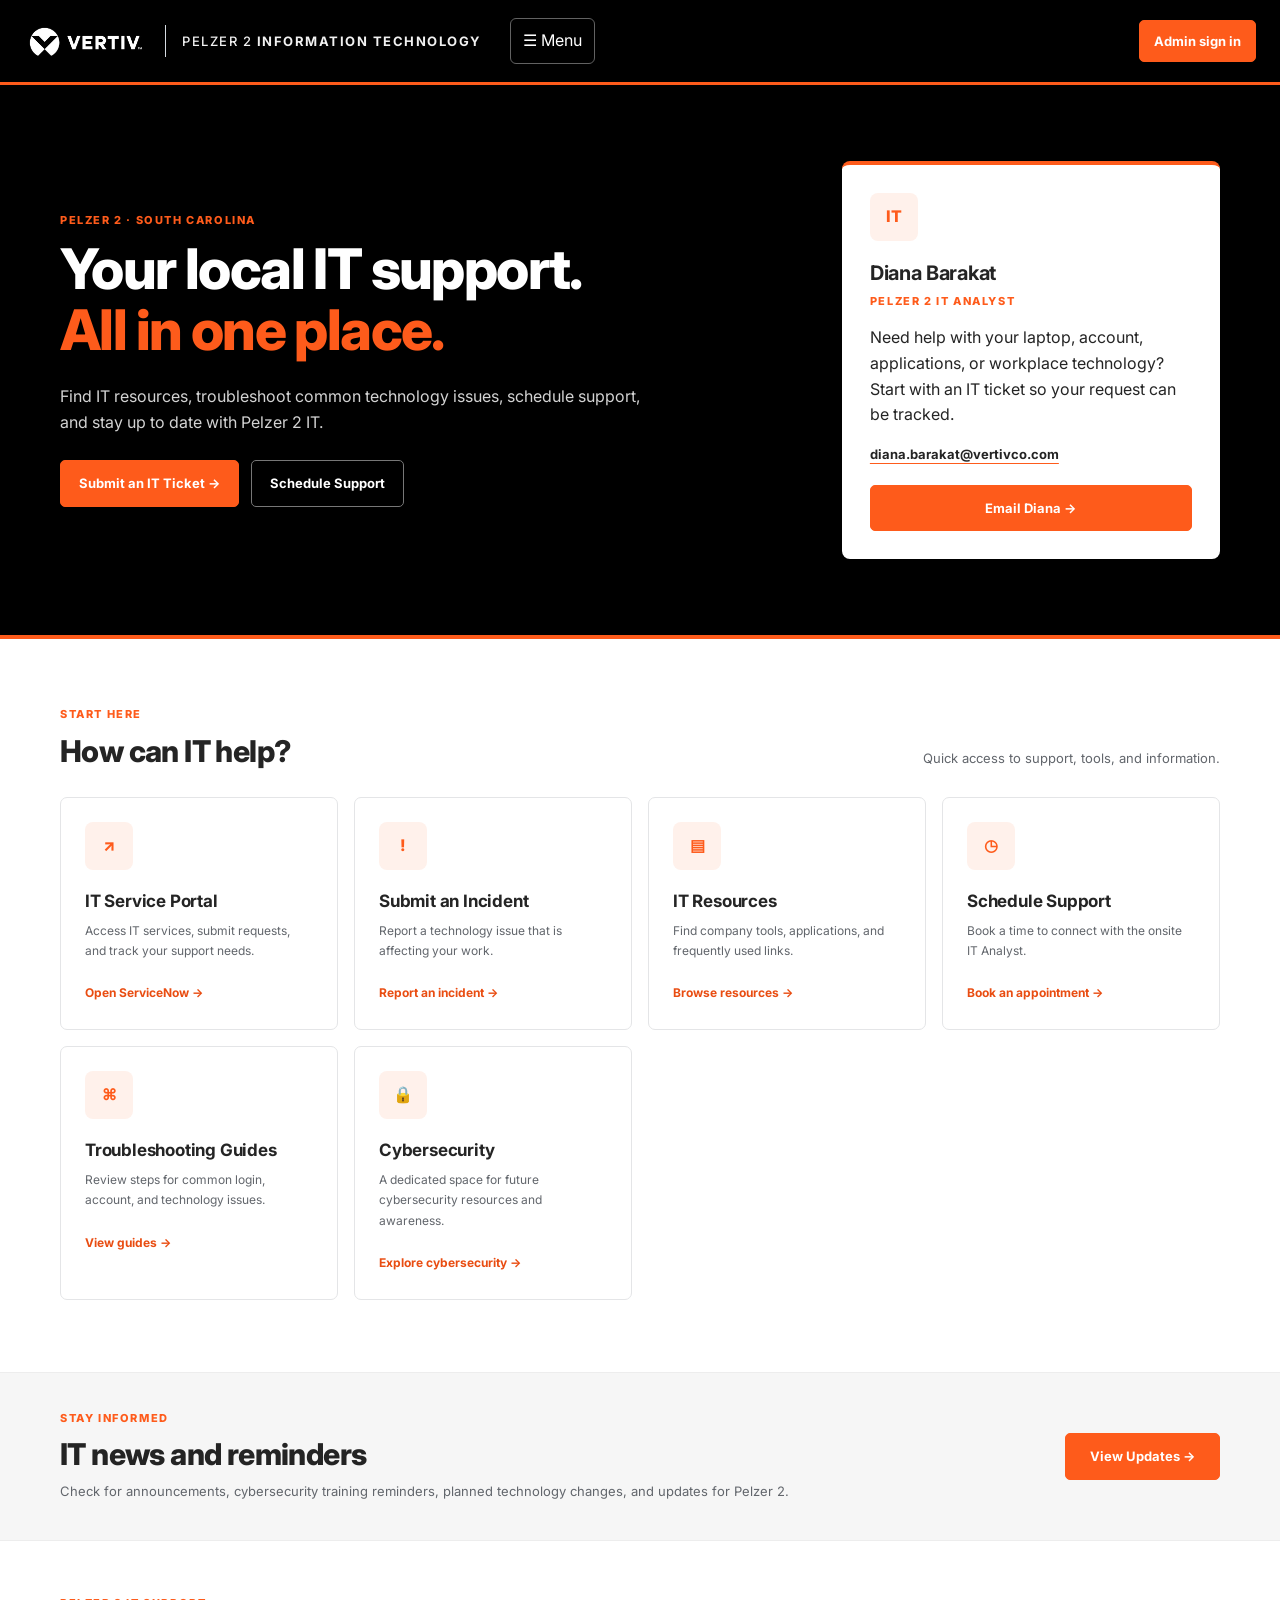
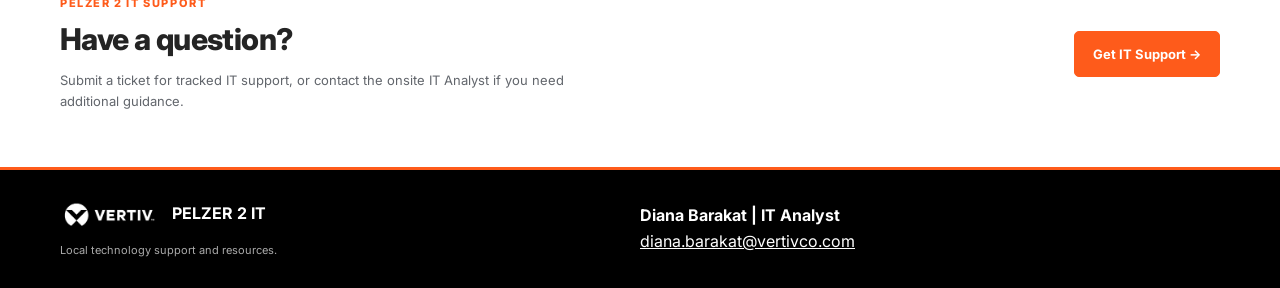
==== index.html @ 6ed41a31 "admin" ====
<!DOCTYPE html>
<html lang="en">
<head>
  <meta charset="UTF-8">
  <meta name="viewport" content="width=device-width, initial-scale=1.0">
  <meta name="theme-color" content="#171717">
  <meta name="description" content="Pelzer 2 IT support portal for Vertiv employees. Access IT resources, troubleshooting, appointments, and updates.">

  <title>Pelzer 2 IT | Vertiv</title>

  <link rel="stylesheet" href="css/style.css">
  <link rel="stylesheet" href="css/admin-editor.css">
  <script src="js/main.js" defer></script>

  <style>
    .brand {
      display: inline-flex;
      align-items: center;
      gap: 16px;
      text-decoration: none;
    }

    .vertiv-logo {
      display: block;
      width: 125px;
      height: auto;
      max-height: 55px;
      object-fit: contain;
    }

    .brand-divider {
      height: 32px;
      width: 1px;
      background: #d5dbe1;
      flex-shrink: 0;
    }

    .site-brand-text {
      font-size: 13px;
      font-weight: 500;
      letter-spacing: 1.5px;
      white-space: nowrap;
    }

    .site-brand-text strong {
      color: #f1f1f1;
    }

    .footer-brand {
      display: inline-flex;
      align-items: center;
      gap: 12px;
      text-decoration: none;
      font-weight: 700;
    }

    .footer-logo {
      display: block;
      width: 100px;
      height: auto;
      max-height: 45px;
      object-fit: contain;
    }

    /* Vertiv orange updates button */
    .updates-banner a.updates-orange-button,
    .updates-banner a.updates-orange-button:visited {
      display: inline-flex;
      align-items: center;
      justify-content: center;
      padding: 12px 24px;
      min-height: 45px;
      box-sizing: border-box;
      background: #FE5B1B !important;
      color: #ffffff !important;
      border: 1px solid #FE5B1B !important;
      border-radius: 5px;
      text-decoration: none !important;
      font-size: 13px;
      font-weight: 700;
      white-space: nowrap;
      transition: background-color 0.2s ease;
    }

    .updates-banner a.updates-orange-button:hover,
    .updates-banner a.updates-orange-button:focus-visible {
      background: #e94d12 !important;
      border-color: #e94d12 !important;
      color: #ffffff !important;
    }

    @media (max-width: 480px) {
      .brand {
        gap: 8px;
      }

      .vertiv-logo {
        width: 90px;
        max-height: 42px;
      }

      .site-brand-text {
        font-size: 10px;
        letter-spacing: 1px;
        white-space: nowrap;
        overflow: hidden;
        text-overflow: ellipsis;
      }

      .brand-divider {
        height: 25px;
      }

      .updates-banner .banner-inner {
        align-items: flex-start;
        flex-direction: column;
      }
    }
  </style>
</head>

<body>

<!-- HEADER -->
<header class="site-header">
  <div class="container header-inner">

    <a class="brand" href="index.html" aria-label="Pelzer 2 IT Home">
      <img
        src="documents/vertivWhiteLogo.jpg"
        alt="Vertiv"
        class="vertiv-logo"
      >

      <span class="brand-divider" aria-hidden="true"></span>

      <span class="site-brand-text">
        PELZER 2 <strong>INFORMATION TECHNOLOGY</strong>
      </span>
    </a>

    <button
      class="menu-toggle"
      aria-expanded="false"
      aria-label="Toggle navigation menu"
      type="button"
    >
      ☰ Menu
    </button>

    <nav class="nav-links" aria-label="Main navigation">
      <a href="index.html" aria-current="page">Home</a>
      <a href="pages/resources.html">IT Resources</a>
      <a href="pages/troubleshooting.html">Troubleshooting</a>
      <a href="pages/appointments.html">Appointments</a>
      <a href="pages/updates.html">Updates</a>
      <a href="pages/Cybersecurity.html">Cybersecurity</a>
      <a href="pages/equipment-queue.html">Equipment Inventory</a>
      <a href="pages/laptop-build-queue.html">Laptop Build Queue</a>
    </nav>
    <a class="admin-open" href="pages/updates.html#admin-login">Admin sign in</a>

  </div>
</header>

<main>

  <!-- HERO SECTION -->
  <section class="hero">
    <div class="container hero-grid">

      <div>
        <p class="eyebrow">PELZER 2 · SOUTH CAROLINA</p>

        <h1>
          Your local IT support.
          <br>
          <span>All in one place.</span>
        </h1>

        <p class="hero-text">
          Find IT resources, troubleshoot common technology issues,
          schedule support, and stay up to date with Pelzer 2 IT.
        </p>

        <div class="button-row">

          <a
            class="button"
            href="https://vertiv.service-now.com/esc?id=ec_dashboard"
            target="_blank"
            rel="noopener noreferrer"
          >
            Submit an IT Ticket →
          </a>

          <a
            class="button button-outline"
            href="https://bookings.cloud.microsoft/book/WilliamstonITCalendar@vertivco.onmicrosoft.com/?ismsaljsauthenabled=true"
            target="_blank"
            rel="noopener noreferrer"
          >
            Schedule Support
          </a>

        </div>
      </div>

      <!-- IT CONTACT CARD -->
      <div class="contact-card">

        <div class="icon-box" aria-hidden="true">IT</div>

        <h2>Diana Barakat</h2>

        <p class="eyebrow">PELZER 2 IT ANALYST</p>

        <p>
          Need help with your laptop, account, applications,
          or workplace technology? Start with an IT ticket
          so your request can be tracked.
        </p>

        <a
          class="email"
          href="mailto:diana.barakat@vertiv.com"
        >
          diana.barakat@vertivco.com
        </a>

        <a
          class="button full-width"
          href="mailto:diana.barakat@vertivco.com"
        >
          Email Diana →
        </a>

      </div>

    </div>
  </section>

  <!-- QUICK LINKS -->
  <section class="container section">

    <div class="section-heading">

      <div>
        <p class="eyebrow">START HERE</p>
        <h2>How can IT help?</h2>
      </div>

      <p>Quick access to support, tools, and information.</p>

    </div>

    <div class="card-grid">

      <!-- SERVICE PORTAL -->
      <a
        class="feature-card"
        href="https://vertiv.service-now.com/esc?id=ec_dashboard"
        target="_blank"
        rel="noopener noreferrer"
      >
        <div class="icon-box" aria-hidden="true">↗</div>
        <h3>IT Service Portal</h3>
        <p>
          Access IT services, submit requests, and track your support needs.
        </p>
        <span class="card-link">Open ServiceNow →</span>
      </a>

      <!-- INCIDENTS -->
      <a
        class="feature-card"
        href="https://vertiv.service-now.com/esc?id=sc_cat_item&amp;sys_id=9fab39e2d7532100a9ad1e173e24d484"
        target="_blank"
        rel="noopener noreferrer"
      >
        <div class="icon-box" aria-hidden="true">!</div>
        <h3>Submit an Incident</h3>
        <p>
          Report a technology issue that is affecting your work.
        </p>
        <span class="card-link">Report an incident →</span>
      </a>

      <!-- RESOURCES -->
      <a
        class="feature-card"
        href="pages/resources.html"
      >
        <div class="icon-box" aria-hidden="true">▤</div>
        <h3>IT Resources</h3>
        <p>
          Find company tools, applications, and frequently used links.
        </p>
        <span class="card-link">Browse resources →</span>
      </a>

      <!-- APPOINTMENTS -->
      <a
        class="feature-card"
        href="https://bookings.cloud.microsoft/book/WilliamstonITCalendar@vertivco.onmicrosoft.com/"
        target="_blank"
        rel="noopener noreferrer"
      >
        <div class="icon-box" aria-hidden="true">◷</div>
        <h3>Schedule Support</h3>
        <p>
          Book a time to connect with the onsite IT Analyst.
        </p>
        <span class="card-link">Book an appointment →</span>
      </a>

      <!-- TROUBLESHOOTING -->
      <a
        class="feature-card"
        href="pages/troubleshooting.html"
      >
        <div class="icon-box" aria-hidden="true">⌘</div>
        <h3>Troubleshooting Guides</h3>
        <p>
          Review steps for common login, account, and technology issues.
        </p>
        <span class="card-link">View guides →</span>
      </a>

      <!-- CYBERSECURITY -->
      <a
        class="feature-card"
        href="pages/Cybersecurity.html"
      >
        <div class="icon-box" aria-hidden="true">🔒</div>
        <h3>Cybersecurity</h3>
        <p>
          A dedicated space for future cybersecurity resources and awareness.
        </p>
        <span class="card-link">Explore cybersecurity →</span>
      </a>

    </div>
  </section>

  <!-- UPDATES BANNER -->
  <section class="updates-banner">
    <div class="container banner-inner">

      <div>
        <p class="eyebrow">STAY INFORMED</p>

        <h2>IT news and reminders</h2>

        <p>
          Check for announcements, cybersecurity training reminders,
          planned technology changes, and updates for Pelzer 2.
        </p>
      </div>

      <a
        class="updates-orange-button"
        href="pages/updates.html"
      >
        View Updates →
      </a>

    </div>
  </section>

  <!-- CONTACT SECTION -->
  <section class="container bottom-contact">

    <div>
      <p class="eyebrow">PELZER 2 IT SUPPORT</p>

      <h2>Have a question?</h2>

      <p>
        Submit a ticket for tracked IT support, or contact
        the onsite IT Analyst if you need additional guidance.
      </p>
    </div>

    <a
      class="button"
      href="https://vertiv.service-now.com/esc?id=ec_dashboard"
      target="_blank"
      rel="noopener noreferrer"
    >
      Get IT Support →
    </a>

  </section>

</main>

<!-- FOOTER -->
<footer class="site-footer">
  <div class="container footer-inner">

    <div>

      <a class="footer-brand" href="index.html">

        <img
          src="documents/vertivWhiteLogo.jpg"
          alt="Vertiv"
          class="footer-logo"
        >

        <span>PELZER 2 IT</span>

      </a>

      <p>Local technology support and resources.</p>

    </div>

    <div>

      <strong>Diana Barakat | IT Analyst</strong>
      <br>

      <a href="mailto:diana.barakat@vertivco.com">
        diana.barakat@vertivco.com
      </a>

    </div>

  </div>
</footer>
<script src="js/main.js"></script>
</body>
</html>
---- css/style.css ----
@import url('https://fonts.googleapis.com/css2?family=Inter:wght@400;500;600;700;800&display=swap');

:root {
  --orange: #FE5B1B;
  --orange-dark: #e94d12;
  --vertiv-orange: #FE5B1B;
  --vertiv-orange-dark: #e94d12;
  --black: #000000;
  --dark: #242424;
  --text: #242424;
  --muted: #62666c;
  --line: #e4e5e7;
  --pale: #fff1eb;
  --white: #fff;
  --max-width: 1160px;
}

* {
  box-sizing: border-box;
}

html {
  scroll-behavior: smooth;
}

body {
  margin: 0;
  font-family: Inter, Arial, sans-serif;
  color: var(--text);
  background: #fff;
  line-height: 1.6;
}

a {
  color: inherit;
}

img {
  max-width: 100%;
  height: auto;
}

.container {
  width: min(var(--max-width), calc(100% - 44px));
  margin-inline: auto;
}

.skip-link {
  position: absolute;
  top: -50px;
  left: 16px;
  z-index: 100;
  background: #fff;
  color: #111;
  padding: 10px 14px;
}

.skip-link:focus {
  top: 10px;
}

/* HEADER */

.site-header {
  background: #000;
  border-bottom: 3px solid var(--orange);
  color: #fff;
  position: relative;
  z-index: 10;
}

.header-inner {
  width: min(1440px, calc(100% - 48px));
  max-width: 1440px;
  min-height: 82px;
  display: flex;
  align-items: center;
  justify-content: space-between;
  gap: 28px;
}

.brand {
  display: inline-flex;
  align-items: center;
  gap: 16px;
  text-decoration: none;
  flex-shrink: 0;
}

.vertiv-logo {
  display: block;
  width: 125px;
  height: auto;
  max-height: 65px;
  object-fit: contain;
  object-position: left center;
}

.site-brand-text {
  color: #f1f1f1;
  font-size: 13px;
  font-weight: 500;
  letter-spacing: 1.5px;
  white-space: nowrap;
}

.site-brand-text strong {
  color: #f1f1f1;
}

.vertiv-wordmark {
  color: #fff;
  font-size: 29px;
  font-weight: 800;
  letter-spacing: -1.8px;
  line-height: 1;
}

.brand-dot {
  color: var(--orange);
}

.brand-divider {
  width: 1px;
  height: 32px;
  background: #606060;
}

.site-name {
  color: #fff;
  font-size: 11px;
  font-weight: 700;
  letter-spacing: 1.2px;
  white-space: nowrap;
}

.site-name strong {
  color: var(--orange);
}

/* NAVIGATION */

.nav-links {
  display: flex;
  align-items: center;
  gap: 12px;
}

.nav-links a {
  color: #e7e7e7;
  font-size: 13px;
  text-decoration: none;
  padding: 10px 0;
  white-space: nowrap;
  border-bottom: 2px solid transparent;
}

.nav-links a:hover,
.nav-links a[aria-current="page"] {
  color: #fff;
  border-bottom-color: var(--orange);
}

.menu-toggle {
  display: none;
  background: transparent;
  color: #fff;
  border: 1px solid #626262;
  border-radius: 6px;
  padding: 9px 12px;
  font: inherit;
  cursor: pointer;
}

/* HOMEPAGE HERO */

.hero {
  background: #000;
  color: #fff;
  border-bottom: 4px solid var(--orange);
  overflow: hidden;
}

.hero-grid {
  display: grid;
  grid-template-columns: minmax(0, 1.4fr) minmax(280px, .75fr);
  align-items: center;
  gap: 76px;
  padding-top: 76px;
  padding-bottom: 76px;
}

.eyebrow {
  color: var(--orange);
  font-size: 11px;
  font-weight: 800;
  letter-spacing: 1.7px;
  margin: 0 0 12px;
}

.hero h1 {
  margin: 0;
  font-size: clamp(40px, 5vw, 64px);
  line-height: 1.08;
  letter-spacing: -2.5px;
}

.hero h1 span {
  color: var(--orange);
}

.hero-lede,
.hero-text {
  color: #d3d3d3;
  max-width: 610px;
  margin: 22px 0 25px;
  font-size: 16px;
}

.button-row {
  display: flex;
  flex-wrap: wrap;
  gap: 12px;
  align-items: center;
}

/* BUTTONS */

.button {
  display: inline-flex;
  justify-content: center;
  align-items: center;
  gap: 10px;
  min-height: 46px;
  padding: 12px 18px;
  background: var(--orange);
  color: #fff;
  border: 1px solid var(--orange);
  border-radius: 5px;
  text-decoration: none;
  font-weight: 700;
  font-size: 13px;
  transition: background .15s ease, transform .15s ease;
}

.button:hover {
  background: var(--orange-dark);
  border-color: var(--orange-dark);
  transform: translateY(-1px);
}

.button-outline {
  background: transparent;
  border-color: #777;
  color: #fff;
}

.button-outline:hover {
  background: #343434;
  border-color: #aaa;
}

.button-outline-dark {
  background: transparent;
  border-color: #c7c7c7;
  color: var(--black);
}

.button-outline-dark:hover {
  background: #f5f5f5;
  border-color: #999;
}

.button-light {
  color: #fff;
  width: 100%;
}

.full-width {
  width: 100%;
}

.small-note {
  color: #aaa;
  font-size: 11px;
  margin: 18px 0 0;
}

/* CONTACT CARDS */

.hero-contact,
.contact-card {
  padding: 28px;
  background: #fff;
  color: var(--text);
  border-radius: 8px;
  border-top: 4px solid var(--orange);
  box-shadow: 0 20px 60px rgba(0, 0, 0, 0.2);
}

.contact-icon,
.icon-box {
  display: grid;
  place-items: center;
  width: 48px;
  height: 48px;
  border-radius: 8px;
  background: var(--pale);
  color: var(--orange);
  font-size: 16px;
  font-weight: 800;
  margin-bottom: 20px;
}

.hero-contact h2,
.contact-panel h2,
.contact-card h2 {
  font-size: 24px;
  line-height: 1.2;
  margin: 0 0 4px;
}

.role-label {
  color: var(--muted);
  font-size: 13px;
  margin: 0 0 16px;
}

.contact-copy {
  font-size: 13px;
  color: #555;
  margin: 14px 0;
}

.contact-email,
.email {
  display: block;
  font-size: 13px;
  font-weight: 700;
  color: var(--text);
  text-decoration-color: var(--orange);
  text-underline-offset: 4px;
  overflow-wrap: anywhere;
  margin-bottom: 20px;
}

/* GENERAL SECTIONS */

.section {
  padding-top: 68px;
  padding-bottom: 72px;
}

.section-heading {
  display: flex;
  align-items: end;
  justify-content: space-between;
  gap: 30px;
  margin-bottom: 28px;
}

.section-heading h2,
.bottom-contact h2,
.updates-strip h2 {
  margin: 0;
  font-size: clamp(26px, 3vw, 34px);
  letter-spacing: -1px;
  line-height: 1.2;
}

.section-heading > p {
  max-width: 390px;
  color: var(--muted);
  font-size: 13px;
  margin: 0 0 4px;
}

/* FEATURE CARDS */

.card-grid {
  display: grid;
  grid-template-columns: repeat(4, 1fr);
  gap: 16px;
}

.feature-card,
.resource-card {
  display: block;
  height: 100%;
  padding: 24px;
  border: 1px solid var(--line);
  border-radius: 7px;
  background: #fff;
  text-decoration: none;
  transition: border-color .15s ease, box-shadow .15s ease, transform .15s ease;
}

.feature-card:hover,
.resource-card:hover {
  border-color: #f3a083;
  box-shadow: 0 10px 30px #0000000a;
  transform: translateY(-2px);
}

.card-symbol {
  display: inline-grid;
  place-items: center;
  width: 42px;
  height: 42px;
  background: var(--pale);
  color: var(--orange);
  border-radius: 7px;
  font-weight: 800;
  font-size: 20px;
  margin-bottom: 18px;
}

.feature-card h3,
.resource-card h3 {
  margin: 0 0 8px;
  font-size: 16px;
}

.feature-card p,
.resource-card p {
  color: var(--muted);
  font-size: 12px;
  line-height: 1.7;
  margin: 0 0 18px;
}

.card-link,
.text-link {
  color: var(--orange-dark);
  font-weight: 700;
  font-size: 12px;
  text-decoration: none;
}

.card-link:hover,
.text-link:hover {
  text-decoration: underline;
  text-underline-offset: 3px;
}

/* UPDATES STRIP */

.updates-strip,
.updates-banner {
  background: #f6f6f6;
  border-block: 1px solid #ededed;
}

.updates-strip-inner,
.banner-inner {
  display: flex;
  justify-content: space-between;
  align-items: center;
  gap: 30px;
  padding-top: 38px;
  padding-bottom: 38px;
}

.updates-strip p:not(.eyebrow),
.updates-banner p:not(.eyebrow) {
  color: var(--muted);
  font-size: 13px;
  margin: 9px 0 0;
}

.updates-banner h2 {
  margin: 0;
  font-size: clamp(26px, 3vw, 34px);
  letter-spacing: -1px;
  line-height: 1.2;
}

.updates-banner a.updates-orange-button,
.updates-banner a.updates-orange-button:visited {
  display: inline-flex;
  align-items: center;
  justify-content: center;
  padding: 12px 24px;
  min-height: 45px;
  box-sizing: border-box;
  background: #FE5B1B !important;
  color: #fff !important;
  border: 1px solid #FE5B1B !important;
  border-radius: 5px;
  text-decoration: none !important;
  font-size: 13px;
  font-weight: 700;
  white-space: nowrap;
  transition: background-color .2s ease;
}

.updates-banner a.updates-orange-button:hover,
.updates-banner a.updates-orange-button:focus-visible {
  background: #e94d12 !important;
  border-color: #e94d12 !important;
  color: #fff !important;
}

/* BOTTOM CONTACT */

.bottom-contact {
  display: flex;
  justify-content: space-between;
  align-items: center;
  gap: 28px;
  padding-top: 55px;
  padding-bottom: 55px;
}

.bottom-contact p:not(.eyebrow) {
  color: var(--muted);
  font-size: 13px;
  max-width: 540px;
  margin-bottom: 0;
}

/* FOOTER */

.site-footer {
  background: #000;
  color: #fff;
  border-top: 3px solid var(--orange);
}

.footer-inner {
  display: grid;
  grid-template-columns: 1fr 1fr auto;
  align-items: center;
  gap: 24px;
  padding-top: 28px;
  padding-bottom: 28px;
}

.footer-brand {
  display: inline-flex;
  align-items: center;
  width: fit-content;
  text-decoration: none;
}

.footer-logo {
  display: block;
  width: 125px;
  max-width: 100%;
  height: auto;
  max-height: 65px;
  object-fit: contain;
  object-position: left center;
}

.footer-inner p {
  margin: 5px 0 0;
  color: #aaa;
  font-size: 11px;
}

.footer-contact {
  display: flex;
  flex-direction: column;
  gap: 4px;
  font-size: 12px;
}

.footer-contact a {
  color: #ddd;
  text-decoration-color: var(--orange);
  text-underline-offset: 3px;
  overflow-wrap: anywhere;
}

.copyright {
  text-align: right;
}

/* SHARED PAGE LAYOUTS */

.page-hero {
  background: #000;
  color: #fff;
  border-bottom: 4px solid var(--orange);
  padding: 55px 0 52px;
}

.page-hero h1 {
  font-size: clamp(36px, 4vw, 48px);
  line-height: 1.12;
  letter-spacing: -1.8px;
  margin: 0 0 14px;
}

.page-hero p:not(.eyebrow) {
  color: #d1d1d1;
  max-width: 700px;
  margin: 0;
  font-size: 14px;
}

.notice {
  background: #fff5f0;
  border-left: 4px solid var(--orange);
  padding: 16px 18px;
  margin-bottom: 32px;
  font-size: 13px;
  color: #444;
}

.notice code,
.small-note code {
  background: #eee;
  color: #333;
  padding: 2px 5px;
  border-radius: 3px;
}

.section-title {
  font-size: 22px;
  letter-spacing: -.5px;
  margin: 0 0 18px;
}

.section-title-spaced {
  margin-top: 48px;
}

/* RESOURCE CARDS */

.resource-grid {
  display: grid;
  grid-template-columns: repeat(4, minmax(0, 1fr));
  gap: 16px;
}

.resource-card {
  text-decoration: none;
}

.resource-card .card-symbol {
  margin-bottom: 14px;
}

.placeholder-tag {
  display: inline-block;
  color: #7a3a20;
  background: #fff0e8;
  font-size: 9px;
  font-weight: 800;
  padding: 2px 5px;
  border-radius: 3px;
  margin-left: 4px;
  white-space: nowrap;
}

/* TROUBLESHOOTING AND UPDATES */

.guide-list,
.updates-list {
  display: grid;
  gap: 14px;
}

.guide-card,
.update-card {
  display: grid;
  grid-template-columns: 58px 1fr;
  gap: 20px;
  padding: 25px;
  border: 1px solid var(--line);
  border-radius: 7px;
}

.guide-number {
  display: grid;
  place-items: center;
  width: 48px;
  height: 48px;
  border-radius: 7px;
  background: var(--pale);
  color: var(--orange-dark);
  font-weight: 800;
}

.guide-card h2,
.update-card h2 {
  font-size: 19px;
  margin: 0 0 10px;
  letter-spacing: -.4px;
}

.guide-card ul {
  margin: 0 0 14px;
  padding-left: 19px;
  color: #555;
  font-size: 13px;
}

.guide-card li {
  margin: 5px 0;
}

/* BLACK CALL-TO-ACTION PANEL */

.cta-panel {
  margin-top: 28px;
  background: #000;
  color: #fff;
  border-left: 4px solid var(--orange);
  border-radius: 6px;
  padding: 26px;
  display: flex;
  align-items: center;
  justify-content: space-between;
  gap: 24px;
}

.cta-panel h2 {
  margin: 0;
  font-size: 23px;
}

.cta-panel p:not(.eyebrow) {
  color: #ccc;
  font-size: 13px;
  margin: 8px 0 0;
}

/* APPOINTMENTS */

.appointment-layout {
  display: grid;
  grid-template-columns: 1.3fr .7fr;
  gap: 54px;
  align-items: start;
}

.appointment-main h2 {
  font-size: 30px;
  letter-spacing: -1px;
  line-height: 1.2;
  margin: 0 0 14px;
}

.appointment-main > p:not(.eyebrow) {
  color: var(--muted);
  font-size: 14px;
  max-width: 680px;
}

.check-list {
  margin: 24px 0;
}

.check-list p {
  font-size: 13px;
  display: flex;
  gap: 10px;
  align-items: start;
}

.check-list span {
  color: var(--orange);
  font-weight: 800;
}

.appointment-main .small-note {
  color: #777;
}

.contact-panel {
  background: #000;
  color: #fff;
  border-top: 4px solid var(--orange);
  border-radius: 7px;
  padding: 27px;
}

.contact-panel .role-label,
.contact-panel > p:not(.eyebrow):not(.role-label) {
  color: #ccc;
  font-size: 13px;
}

.contact-panel .contact-email {
  color: #fff;
}

.contact-panel hr {
  border: 0;
  border-top: 1px solid #4b4b4b;
  margin: 22px 0;
}

/* UPDATES PAGE */

.update-card {
  grid-template-columns: 125px 1fr;
}

.update-date {
  color: var(--orange-dark);
  font-size: 10px;
  font-weight: 800;
  letter-spacing: 1px;
  padding-top: 4px;
}

.update-card p {
  color: var(--muted);
  font-size: 13px;
  margin: 0 0 12px;
}

/* AMAZON-STYLE HORIZONTAL FEATURE CAROUSEL */

.featured-section {
  padding: 35px 0 45px;
  background: #f3f3f3;
}

.featured-shell {
  width: min(1200px, 92%);
  margin: 0 auto;
  padding: 25px;
  background: #fff;
  border: 1px solid #e0e0e0;
  border-radius: 5px;
}

.featured-heading {
  display: flex;
  align-items: center;
  justify-content: space-between;
  gap: 15px;
  margin-bottom: 20px;
}

.featured-heading h2 {
  margin: 0;
  color: #171717;
  font-size: 25px;
  line-height: 1.3;
}

.featured-heading p {
  margin: 5px 0 0;
  color: #666;
  font-size: 14px;
}

.featured-heading .featured-accent {
  width: 48px;
  height: 4px;
  margin-bottom: 10px;
  background: var(--vertiv-orange);
}

.featured-controls {
  display: flex;
  gap: 8px;
  flex-shrink: 0;
}

.featured-arrow {
  display: grid;
  width: 42px;
  height: 42px;
  place-items: center;
  border: 1px solid #ccc;
  border-radius: 5px;
  background: #fff;
  color: #171717;
  font-size: 24px;
  cursor: pointer;
}

.featured-arrow:hover,
.featured-arrow:focus-visible {
  border-color: var(--vertiv-orange);
  color: var(--vertiv-orange-dark);
}

.featured-track {
  display: flex;
  gap: 18px;
  overflow-x: auto;
  padding: 3px 2px 18px;
  scroll-behavior: smooth;
  scroll-snap-type: x mandatory;
  scrollbar-width: thin;
  scrollbar-color: var(--vertiv-orange) #eee;
}

.featured-card {
  flex: 0 0 calc(33.333% - 12px);
  min-width: 245px;
  overflow: hidden;
  border: 1px solid #e1e1e1;
  border-radius: 5px;
  background: #fff;
  scroll-snap-align: start;
  transition: box-shadow .2s ease, transform .2s ease;
}

.featured-card:hover {
  transform: translateY(-3px);
  box-shadow: 0 7px 20px rgba(0, 0, 0, .1);
}

.featured-card img {
  display: block;
  width: 100%;
  height: 185px;
  object-fit: cover;
  background: #eee;
}

.featured-card-body {
  display: flex;
  min-height: 190px;
  flex-direction: column;
  align-items: flex-start;
  padding: 19px;
}

.featured-tag {
  display: inline-block;
  margin-bottom: 10px;
  padding: 4px 8px;
  background: #fff0e9;
  color: var(--vertiv-orange-dark);
  font-size: 11px;
  font-weight: 800;
  letter-spacing: .7px;
  text-transform: uppercase;
}

.featured-card h3 {
  margin: 0 0 9px;
  color: #222;
  font-size: 19px;
  line-height: 1.35;
}

.featured-card p {
  flex: 1;
  margin: 0 0 17px;
  color: #606060;
  font-size: 14px;
  line-height: 1.6;
}

.featured-card a {
  color: var(--vertiv-orange-dark);
  font-size: 14px;
  font-weight: 800;
  text-decoration: none;
}

.featured-card a:hover {
  text-decoration: underline;
}

.featured-footer {
  display: flex;
  align-items: center;
  justify-content: space-between;
  gap: 12px;
  padding-top: 12px;
  border-top: 1px solid #eee;
  color: #777;
  font-size: 12px;
}

@media (max-width: 1425px) {
  .header-inner {
    flex-wrap: wrap;
  }

  .menu-toggle {
    display: inline-flex;
    align-items: center;
    gap: 8px;
  }

  .nav-links {
    display: none;
    width: 100%;
    flex-direction: column;
    align-items: stretch;
    gap: 0;
    padding: 4px 0 8px;
  }

  .nav-links.is-open {
    display: flex;
  }

  .nav-links a {
    display: flex;
    align-items: center;
    min-height: 44px;
    padding: 12px 2px;
    border-bottom: 1px solid #333;
  }

  .menu-toggle {
    min-width: 76px;
    min-height: 44px;
    justify-content: center;
    flex-shrink: 0;
  }

  .site-header .admin-open,
  .equipment-page-header .admin-open {
    margin-left: auto;
  }
}

/* TABLET RESPONSIVE */

@media (max-width: 980px) {
  .header-inner {
    gap: 16px;
  }

  .hero-grid {
    gap: 34px;
  }

  .card-grid,
  .resource-grid {
    grid-template-columns: repeat(2, minmax(0, 1fr));
  }

  .footer-inner {
    grid-template-columns: 1fr 1fr;
  }

  .copyright {
    grid-column: 1 / -1;
    text-align: left;
  }

  .featured-card {
    flex-basis: calc(50% - 9px);
  }
}

/* MOBILE RESPONSIVE */

@media (max-width: 700px) {
  .container {
    width: min(var(--max-width), calc(100% - 32px));
  }

  .header-inner {
    min-height: 72px;
    flex-wrap: wrap;
    width: calc(100% - 32px);
    padding-top: 12px;
    padding-bottom: 12px;
  }

  .brand {
    gap: 8px;
  }

  .vertiv-logo {
    width: 90px;
    max-height: 48px;
  }

  .vertiv-wordmark {
    font-size: 25px;
  }

  .brand-divider {
    height: 25px;
  }

  .site-name,
  .site-brand-text {
    font-size: 10px;
    letter-spacing: 1px;
    white-space: nowrap;
    overflow: hidden;
    text-overflow: ellipsis;
  }

  .hero-grid {
    grid-template-columns: 1fr;
    padding-top: 48px;
    padding-bottom: 45px;
    gap: 32px;
  }

  .hero h1 {
    font-size: 43px;
  }

  .hero-contact,
  .contact-card {
    max-width: 480px;
  }

  .section {
    padding-top: 48px;
    padding-bottom: 50px;
  }

  .section-heading,
  .updates-strip-inner,
  .banner-inner,
  .bottom-contact {
    align-items: flex-start;
    flex-direction: column;
  }

  .section-heading {
    gap: 12px;
  }

  .card-grid,
  .resource-grid {
    grid-template-columns: 1fr;
  }

  .feature-card,
  .resource-card {
    padding: 21px;
  }

  .updates-strip-inner,
  .banner-inner {
    padding-top: 30px;
    padding-bottom: 30px;
  }

  .bottom-contact {
    padding-top: 42px;
    padding-bottom: 42px;
  }

  .footer-inner {
    grid-template-columns: 1fr;
    gap: 18px;
  }

  .footer-logo {
    width: 110px;
  }

  .copyright {
    grid-column: auto;
    text-align: left;
  }

  .page-hero {
    padding: 42px 0;
  }

  .guide-card {
    grid-template-columns: 42px 1fr;
    gap: 13px;
    padding: 18px;
  }

  .guide-number {
    width: 38px;
    height: 38px;
  }

  .cta-panel {
    align-items: flex-start;
    flex-direction: column;
  }

  .appointment-layout {
    grid-template-columns: 1fr;
    gap: 30px;
  }

  .update-card {
    grid-template-columns: 1fr;
    gap: 8px;
    padding: 20px;
  }

  .featured-section {
    padding: 25px 0 30px;
  }

  .featured-shell {
    width: calc(100% - 24px);
    padding: 18px;
  }

  .featured-heading {
    align-items: flex-start;
  }

  .featured-heading h2 {
    font-size: 21px;
  }

  .featured-heading p {
    font-size: 13px;
  }

  .featured-controls {
    gap: 5px;
  }

  .featured-arrow {
    width: 36px;
    height: 36px;
    font-size: 21px;
  }

  .featured-card {
    flex: 0 0 80%;
    min-width: 0;
  }

  .featured-card img {
    height: 175px;
  }

  .featured-card-body {
    min-height: 180px;
    padding: 16px;
  }
}

/* ACCESSIBILITY */

@media (prefers-reduced-motion: reduce) {
  html {
    scroll-behavior: auto;
  }

  *,
  *::before,
  *::after {
    scroll-behavior: auto !important;
    transition-duration: .01ms !important;
    animation-duration: .01ms !important;
    animation-iteration-count: 1 !important;
  }
}

/* ADDITIONAL MOBILE REFINEMENTS */

@media (max-width: 700px) {
  .header-inner {
    column-gap: 10px;
  }

  .brand {
    min-width: 0;
    max-width: calc(100% - 90px);
    flex-shrink: 1;
  }

  .site-name,
  .site-brand-text {
    white-space: nowrap;
  }

  .button,
  .featured-arrow {
    touch-action: manipulation;
  }

  .featured-heading {
    flex-wrap: wrap;
    gap: 12px;
  }

  .featured-controls {
    flex-shrink: 0;
  }

  .update-date {
    display: flex;
    align-items: center;
    justify-content: center;
  }
}

/* EXTRA-SMALL PHONES */

@media (max-width: 380px) {
  .container {
    width: calc(100% - 24px);
  }

  .vertiv-logo {
    width: 76px;
  }

  .site-name,
  .site-brand-text {
    font-size: 9px;
    letter-spacing: .5px;
  }

  .hero h1 {
    font-size: clamp(32px, 10vw, 40px);
    letter-spacing: -1.5px;
  }

  .featured-shell {
    width: calc(100% - 16px);
    padding: 12px;
  }

  .featured-card {
    flex-basis: 90%;
  }

  .guide-card,
  .update-card {
    padding: 15px;
  }
}

/* PREVENT ACCIDENTAL HORIZONTAL OVERFLOW */

html,
body {
  max-width: 100%;
}

button,
a {
  -webkit-tap-highlight-color: transparent;
}


/* WILLIAMSTON IT — EQUIPMENT QUEUE */

.eq-hero {
  background: #171717;
  color: #fff;
  padding: 65px 0;
}

.eq-hero h1 {
  font-size: clamp(32px, 5vw, 54px);
  margin: 10px 0;
  letter-spacing: -1.5px;
}

.eq-hero h1 span {
  color: #fe5000;
}

.eq-hero p:not(.eq-eyebrow) {
  color: #d0d0d0;
  max-width: 700px;
  line-height: 1.7;
}

.eq-eyebrow {
  color: #fe5000;
  font-size: 11px;
  font-weight: 800;
  letter-spacing: 2px;
}

.eq-content {
  padding-top: 35px;
  padding-bottom: 60px;
}

.eq-warning {
  background: #fff4ed;
  border-left: 5px solid #fe5000;
  padding: 16px;
  margin-bottom: 25px;
  color: #4d3428;
  font-size: 13px;
  line-height: 1.6;
}

.eq-warning strong {
  display: block;
  margin-bottom: 5px;
}

.eq-stats {
  display: grid;
  grid-template-columns: repeat(3, 1fr);
  gap: 15px;
  margin-bottom: 30px;
}

.eq-stat {
  border: 1px solid #dedede;
  border-radius: 7px;
  padding: 22px;
  background: #fff;
}

.eq-stat span {
  color: #666;
  font-size: 12px;
}

.eq-stat strong {
  display: block;
  font-size: 32px;
  margin-top: 8px;
}

.eq-tabs {
  display: flex;
  flex-wrap: wrap;
  gap: 8px;
  border-bottom: 1px solid #ddd;
  margin-bottom: 25px;
}

.eq-tab {
  padding: 13px 16px;
  border: 0;
  border-bottom: 3px solid transparent;
  background: transparent;
  cursor: pointer;
  font-weight: 700;
}

.eq-tab.active {
  border-bottom-color: #fe5000;
  color: #b53c00;
}

.eq-section {
  margin-bottom: 30px;
}

.eq-heading {
  display: flex;
  align-items: center;
  justify-content: space-between;
  gap: 20px;
  margin-bottom: 20px;
}

.eq-heading h2 {
  margin: 0;
  font-size: 28px;
}

.eq-heading p:not(.eq-eyebrow) {
  color: #666;
  font-size: 13px;
}

.eq-button {
  border: 1px solid #fe5000;
  border-radius: 4px;
  padding: 12px 17px;
  background: #fe5000;
  color: #fff;
  font-weight: 700;
  cursor: pointer;
}

.eq-button:hover {
  background: #d94300;
}

.eq-form {
  display: grid;
  grid-template-columns: repeat(2, minmax(0, 1fr));
  gap: 14px;
  border: 1px solid #ddd;
  border-top: 3px solid #fe5000;
  border-radius: 6px;
  padding: 22px;
  margin-bottom: 20px;
  background: #fff;
}

.eq-form h3,
.eq-form button,
.eq-small {
  grid-column: 1 / -1;
}

.eq-form label {
  display: flex;
  flex-direction: column;
  gap: 7px;
  font-size: 12px;
  font-weight: 700;
}

.eq-form input,
.eq-form select,
.eq-search {
  width: 100%;
  min-width: 0;
  box-sizing: border-box;
  padding: 12px;
  border: 1px solid #ccc;
  border-radius: 4px;
  background: #fff;
  color: #171717;
  font: inherit;
}

.eq-search {
  margin-bottom: 16px;
}

.eq-list {
  display: grid;
  gap: 12px;
}

.eq-record {
  display: flex;
  justify-content: space-between;
  align-items: flex-start;
  gap: 20px;
  padding: 18px;
  border: 1px solid #ddd;
  border-radius: 6px;
  background: #fff;
}

.eq-record h3 {
  margin: 0 0 8px;
  font-size: 16px;
}

.eq-record p {
  margin: 6px 0;
  color: #555;
  font-size: 13px;
  overflow-wrap: anywhere;
}

.eq-record button {
  border: 0;
  background: transparent;
  color: #b53c00;
  font-weight: 700;
  cursor: pointer;
}

.eq-status {
  display: inline-block;
  padding: 5px 9px;
  border-radius: 20px;
  background: #fff0e8;
  color: #963b17;
  font-size: 11px;
  font-weight: 700;
}

.eq-inventory {
  display: grid;
  grid-template-columns: repeat(3, minmax(0, 1fr));
  gap: 15px;
}

.eq-stock {
  border: 1px solid #ddd;
  border-radius: 6px;
  padding: 20px;
}

.eq-stock h3 {
  margin-top: 0;
}

.eq-stock strong {
  font-size: 30px;
}

.eq-stock p {
  color: #666;
  font-size: 12px;
}

.eq-small,
.eq-message {
  color: #666;
  font-size: 12px;
  line-height: 1.6;
}

.eq-empty {
  padding: 22px;
  border: 1px dashed #ccc;
  text-align: center;
  color: #666;
}

.hidden {
  display: none !important;
}

@media (max-width: 700px) {
  .eq-stats,
  .eq-inventory {
    grid-template-columns: 1fr;
  }

  .eq-heading,
  .eq-record {
    flex-direction: column;
    align-items: stretch;
  }

  .eq-form {
    grid-template-columns: 1fr;
  }

  .eq-form h3,
  .eq-form button,
  .eq-small {
    grid-column: auto;
  }
}


/* SHARED HEADING SCALE */

:root {
  --h1-hero: clamp(36px, 5vw, 56px);
  --h1-page: clamp(30px, 4vw, 44px);
  --h2-section: clamp(24px, 2.6vw, 30px);
  --h2-card: 20px;
  --h3-item: 17px;
  --heading-gap: 14px;
  --section-gap: 28px;
}

h1,
h2,
h3 {
  max-width: 100%;
  font-family: inherit;
}

h1 {
  font-weight: 800;
  line-height: 1.12;
  letter-spacing: -1.2px;
}

h2 {
  font-weight: 800;
  line-height: 1.2;
  letter-spacing: -.6px;
}

h3 {
  font-weight: 700;
  line-height: 1.35;
  letter-spacing: -.2px;
}

.eyebrow,
.eq-eyebrow {
  color: var(--orange);
  font-size: 11px;
  font-weight: 800;
  letter-spacing: 1.6px;
  line-height: 1.4;
  margin: 0 0 10px;
}

.hero h1 {
  font-size: var(--h1-hero);
  line-height: 1.1;
  letter-spacing: -1.6px;
  margin: 0 0 var(--heading-gap);
}

.page-hero h1,
.eq-hero h1,
.equipment-page .page-hero h1 {
  font-size: var(--h1-page);
  line-height: 1.12;
  letter-spacing: -1.2px;
  margin: 0 0 var(--heading-gap);
}

.eq-hero h1 span {
  color: var(--orange);
}

.page-hero,
.eq-hero {
  padding: 56px 0;
}

.section-heading h2,
.section-title,
.documentation-intro h2,
.bottom-contact h2,
.updates-strip h2,
.updates-banner h2,
.appointment-main h2,
.featured-heading h2,
.eq-heading h2,
.equipment-page .section-heading h2 {
  font-size: var(--h2-section);
  line-height: 1.2;
  letter-spacing: -.6px;
  margin: 0;
}

.section-heading,
.eq-heading,
.featured-heading {
  align-items: flex-end;
  margin-bottom: var(--section-gap);
}

.section-title {
  margin: 0 0 var(--section-gap);
}

.section-title-spaced {
  margin-top: 48px;
}

.appointment-main h2 {
  margin-bottom: var(--heading-gap);
}

.section-heading > p,
.eq-heading p:not(.eq-eyebrow),
.featured-heading p {
  color: var(--muted);
  font-size: 13px;
  line-height: 1.6;
  margin: 0;
}

.hero-contact h2,
.contact-panel h2,
.contact-card h2,
.guide-card h2,
.update-card h2,
.cta-panel h2,
.documentation-card h2 {
  font-size: var(--h2-card);
  font-weight: 700;
  line-height: 1.25;
  letter-spacing: -.3px;
  margin: 0 0 8px;
}

.feature-card h3,
.resource-card h3,
.featured-card h3,
.project-card h3,
.updates-list .update-card h3,
.eq-record h3,
.eq-stock h3,
.eq-form h3 {
  font-size: var(--h3-item);
  line-height: 1.35;
  letter-spacing: -.2px;
  margin: 0 0 8px;
}

.page-hero p:not(.eyebrow),
.eq-hero p:not(.eq-eyebrow) {
  max-width: 680px;
  margin: 0;
  font-size: 15px;
  line-height: 1.7;
}

@media (max-width: 700px) {
  :root {
    --h1-hero: clamp(32px, 9vw, 42px);
    --h1-page: clamp(28px, 8vw, 36px);
    --h2-section: clamp(22px, 6vw, 28px);
    --section-gap: 22px;
  }

  h1,
  h2,
  h3 {
    overflow-wrap: anywhere;
  }

  .section-heading,
  .eq-heading,
  .featured-heading {
    align-items: flex-start;
    gap: 10px;
  }

  .page-hero,
  .eq-hero {
    padding: 42px 0;
  }
}
---- css/admin-editor.css ----
.admin-open {
  display: inline-flex;
  align-items: center;
  justify-content: center;
  min-height: 42px;
  padding: 9px 14px;
  border: 1px solid #fe5b1b;
  border-radius: 5px;
  background: #fe5b1b;
  color: #fff;
  font: inherit;
  font-size: 13px;
  font-weight: 700;
  cursor: pointer;
  text-decoration: none;
  white-space: nowrap;
}

.admin-open:hover,
.admin-open:focus-visible {
  border-color: #ff7a47;
  background: #ff7a47;
  color: #fff;
}

.admin-panel {
  position: fixed;
  z-index: 1000;
  inset: auto 20px 20px auto;
  width: min(540px, calc(100vw - 32px));
  max-height: min(80vh, 760px);
  overflow: auto;
  padding: 20px;
  border: 1px solid #bbb;
  border-top: 4px solid #fe5b1b;
  border-radius: 8px;
  background: #fff;
  color: #171717;
  box-shadow: 0 8px 32px #0004;
  font: 14px/1.5 Arial, Helvetica, sans-serif;
}

.admin-panel[hidden] {
  display: none;
}

.admin-panel-header {
  display: flex;
  align-items: center;
  justify-content: space-between;
  gap: 16px;
  margin-bottom: 12px;
}

.admin-dashboard-nav {
  display: flex;
  flex-wrap: wrap;
  gap: 8px;
  margin: 14px 0;
  padding-bottom: 12px;
  border-bottom: 1px solid #ddd;
}

.admin-panel .admin-dashboard-nav button {
  min-height: 38px;
}

.admin-panel .admin-dashboard-nav button.is-active {
  border-color: #fe5b1b;
  background: #fff0e8;
}

.admin-panel h2 {
  margin: 0;
  font-size: 20px;
}

.admin-panel button {
  min-height: 40px;
  padding: 8px 12px;
  border: 1px solid #777;
  border-radius: 5px;
  background: #fff;
  color: #171717;
  font: inherit;
  font-weight: 700;
  cursor: pointer;
}

.admin-panel button:hover,
.admin-panel button:focus-visible {
  border-color: #fe5b1b;
}

.admin-panel .admin-primary {
  border-color: #fe5b1b;
  background: #fe5b1b;
  color: #fff;
}

.admin-panel label {
  display: block;
  margin: 14px 0 5px;
  font-weight: 700;
}

.admin-panel input,
.admin-panel textarea {
  display: block;
  width: 100%;
  box-sizing: border-box;
  padding: 10px 12px;
  border: 1px solid #aaa;
  border-radius: 5px;
  font: inherit;
}

.admin-panel textarea {
  min-height: 300px;
  resize: vertical;
  font-family: Consolas, "Courier New", monospace;
  font-size: 12px;
}

.admin-panel input:focus,
.admin-panel textarea:focus {
  outline: 2px solid #fe5b1b;
  outline-offset: 2px;
}

.admin-panel .admin-actions {
  display: flex;
  flex-wrap: wrap;
  gap: 8px;
  margin-top: 12px;
}

.admin-panel .admin-status {
  min-height: 1.5em;
  margin: 8px 0;
  color: #444;
}

.admin-panel .admin-status[data-error="true"] {
  color: #a32626;
}

.admin-panel .admin-help {
  color: #555;
  font-size: 13px;
}

.admin-account-panel {
  margin-top: 20px;
  padding-top: 16px;
  border-top: 1px solid #d5d5d5;
}

.admin-account-panel h3 {
  margin: 0;
  font-size: 17px;
}

.admin-user {
  margin-top: 14px;
  padding: 12px;
  border: 1px solid #d5d5d5;
  border-radius: 6px;
}

.admin-user strong {
  overflow-wrap: anywhere;
}

.admin-record {
  min-width: 0;
  margin: 14px 0;
  padding: 12px;
  border: 1px solid #d5d5d5;
  border-radius: 6px;
}

.admin-record legend {
  padding: 0 6px;
  font-weight: 700;
}

.admin-record-actions {
  display: flex;
  flex-wrap: wrap;
  gap: 8px;
  margin-top: 10px;
}

.admin-record-actions button:disabled {
  cursor: not-allowed;
  opacity: 0.5;
}

.admin-editing {
  outline: 2px dashed #fe5b1b;
  outline-offset: 4px;
}

.admin-public-status {
  margin: 0;
  padding: 9px 16px;
  background: #fff0e8;
  color: #7a2b0b;
  font: 13px/1.5 Arial, Helvetica, sans-serif;
  text-align: center;
}

.admin-public-status[hidden] {
  display: none;
}

@media (max-width: 600px) {
  .admin-panel {
    inset: auto 8px 8px;
    width: auto;
    max-height: 85vh;
  }
}
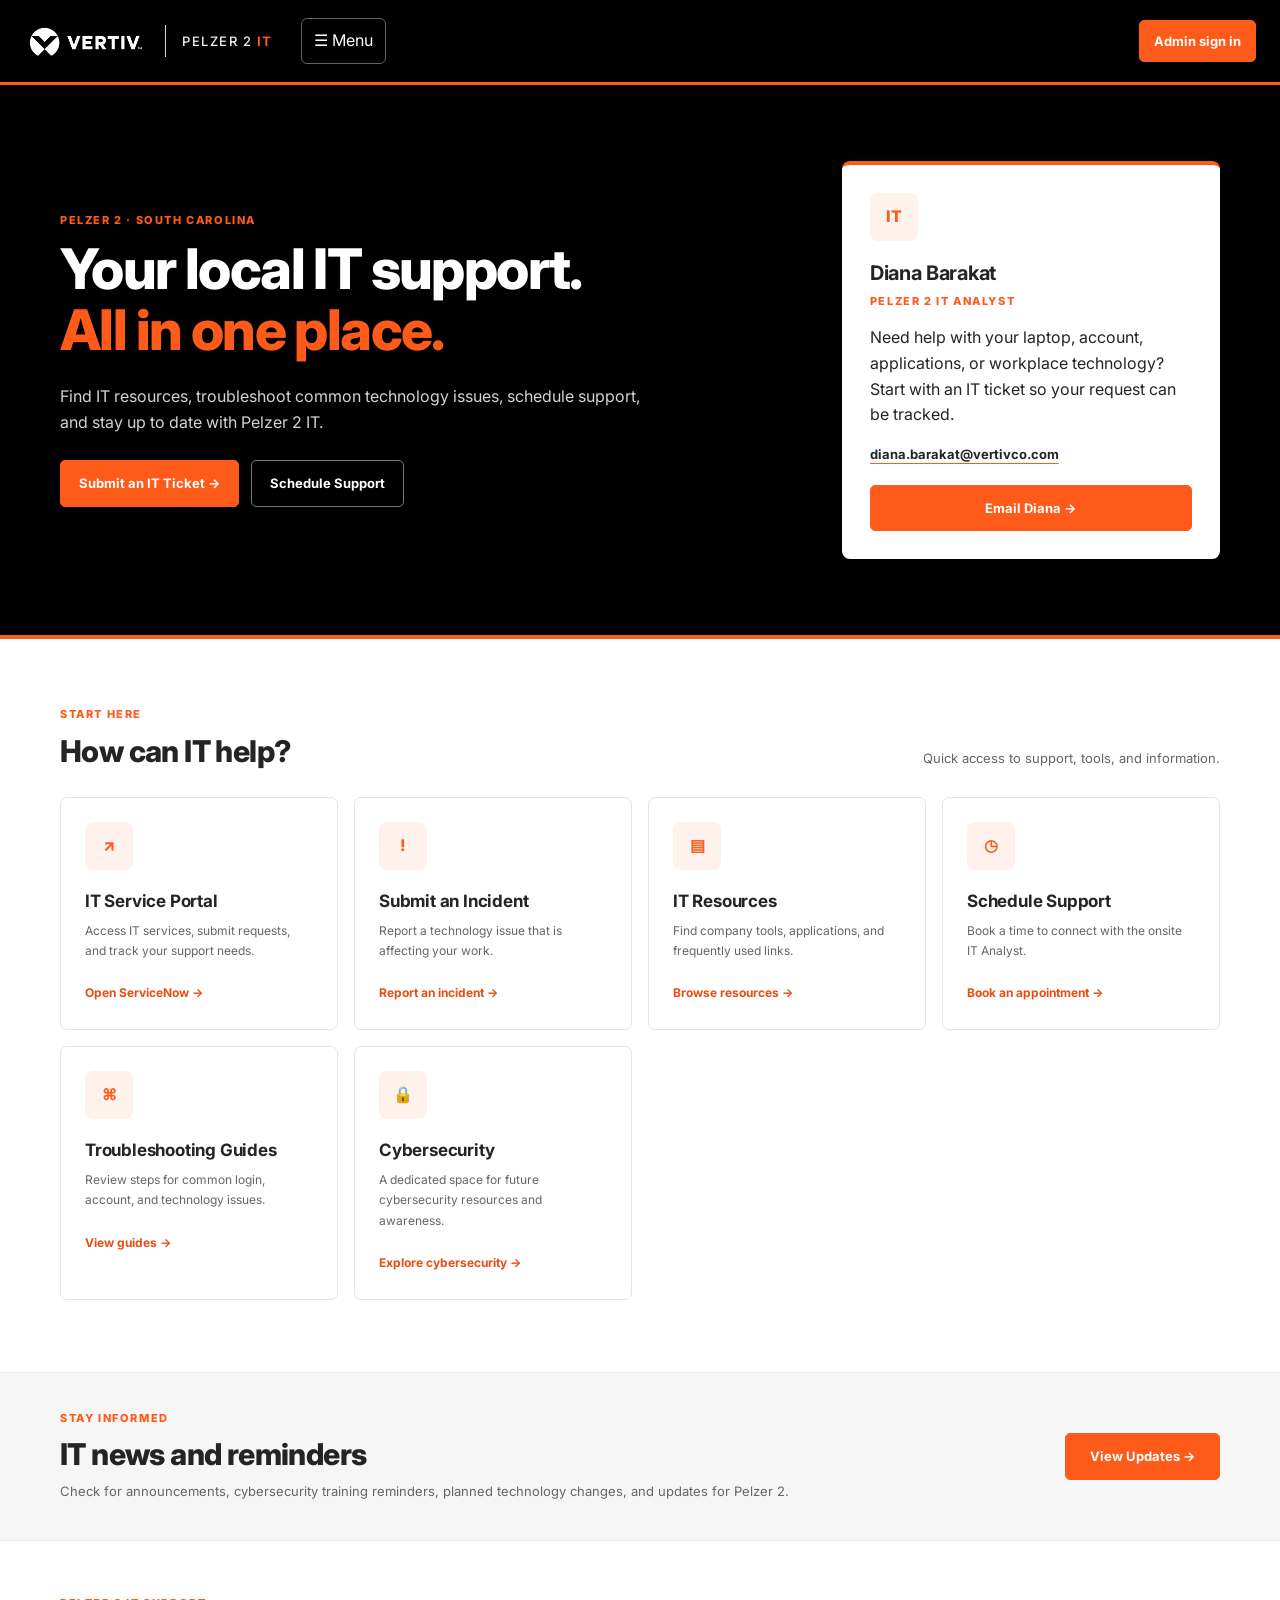
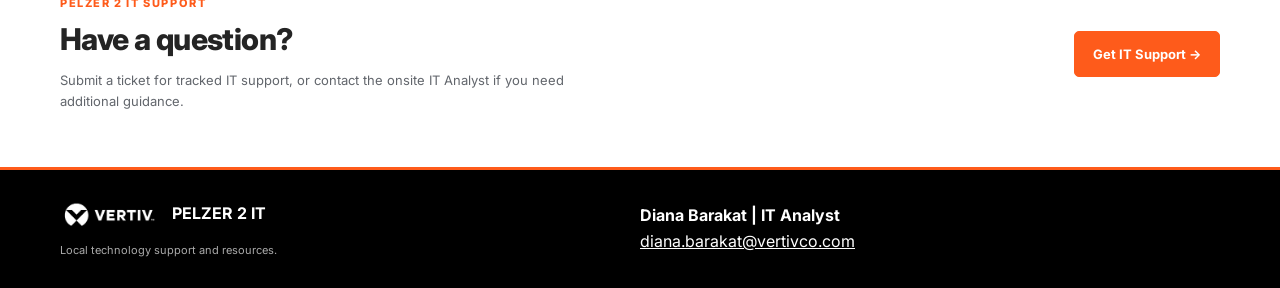
==== commit fccfa6b7: "admin sign in" ====
--- a/index.html
+++ b/index.html
@@ -44,7 +44,7 @@
     }
 
     .site-brand-text strong {
-      color: #f1f1f1;
+      color: #fe5b1b;
     }
 
     .footer-brand {
@@ -136,7 +136,7 @@
       <span class="brand-divider" aria-hidden="true"></span>
 
       <span class="site-brand-text">
-        PELZER 2 <strong>INFORMATION TECHNOLOGY</strong>
+        PELZER 2 <strong>IT</strong>
       </span>
     </a>
 
@@ -149,7 +149,7 @@
       ☰ Menu
     </button>
 
-    <nav class="nav-links" aria-label="Main navigation">
+    <nav id="primary-nav" class="nav-links" aria-label="Main navigation">
       <a href="index.html" aria-current="page">Home</a>
       <a href="pages/resources.html">IT Resources</a>
       <a href="pages/troubleshooting.html">Troubleshooting</a>
@@ -431,6 +431,5 @@
 
   </div>
 </footer>
-<script src="js/main.js"></script>
 </body>
 </html>
--- a/css/style.css
+++ b/css/style.css
@@ -105,7 +105,7 @@
 }
 
 .site-brand-text strong {
-  color: #f1f1f1;
+  color: var(--orange);
 }
 
 .vertiv-wordmark {
@@ -1027,6 +1027,26 @@
     gap: 16px;
   }
 
+  .brand {
+    min-width: 0;
+    flex: 1 1 auto;
+    gap: 10px;
+  }
+
+  .vertiv-logo {
+    width: 100px;
+  }
+
+  .site-name,
+  .site-brand-text {
+    font-size: 11px;
+    letter-spacing: .8px;
+  }
+
+  .site-header .admin-open {
+    margin-left: 0;
+  }
+
   .hero-grid {
     gap: 34px;
   }
@@ -1058,15 +1078,33 @@
   }
 
   .header-inner {
+    display: grid;
+    grid-template-columns: repeat(2, minmax(0, 1fr));
+    align-items: center;
+    gap: 10px;
     min-height: 72px;
-    flex-wrap: wrap;
     width: calc(100% - 32px);
     padding-top: 12px;
     padding-bottom: 12px;
   }
 
   .brand {
+    grid-column: 1 / -1;
+    width: 100%;
     gap: 8px;
+  }
+
+  .menu-toggle,
+  .site-header .admin-open {
+    width: 100%;
+  }
+
+  .site-header .admin-open {
+    margin-left: 0;
+  }
+
+  .nav-links {
+    grid-column: 1 / -1;
   }
 
   .vertiv-logo {
@@ -1262,7 +1300,7 @@
 
   .brand {
     min-width: 0;
-    max-width: calc(100% - 90px);
+    max-width: 100%;
     flex-shrink: 1;
   }
 
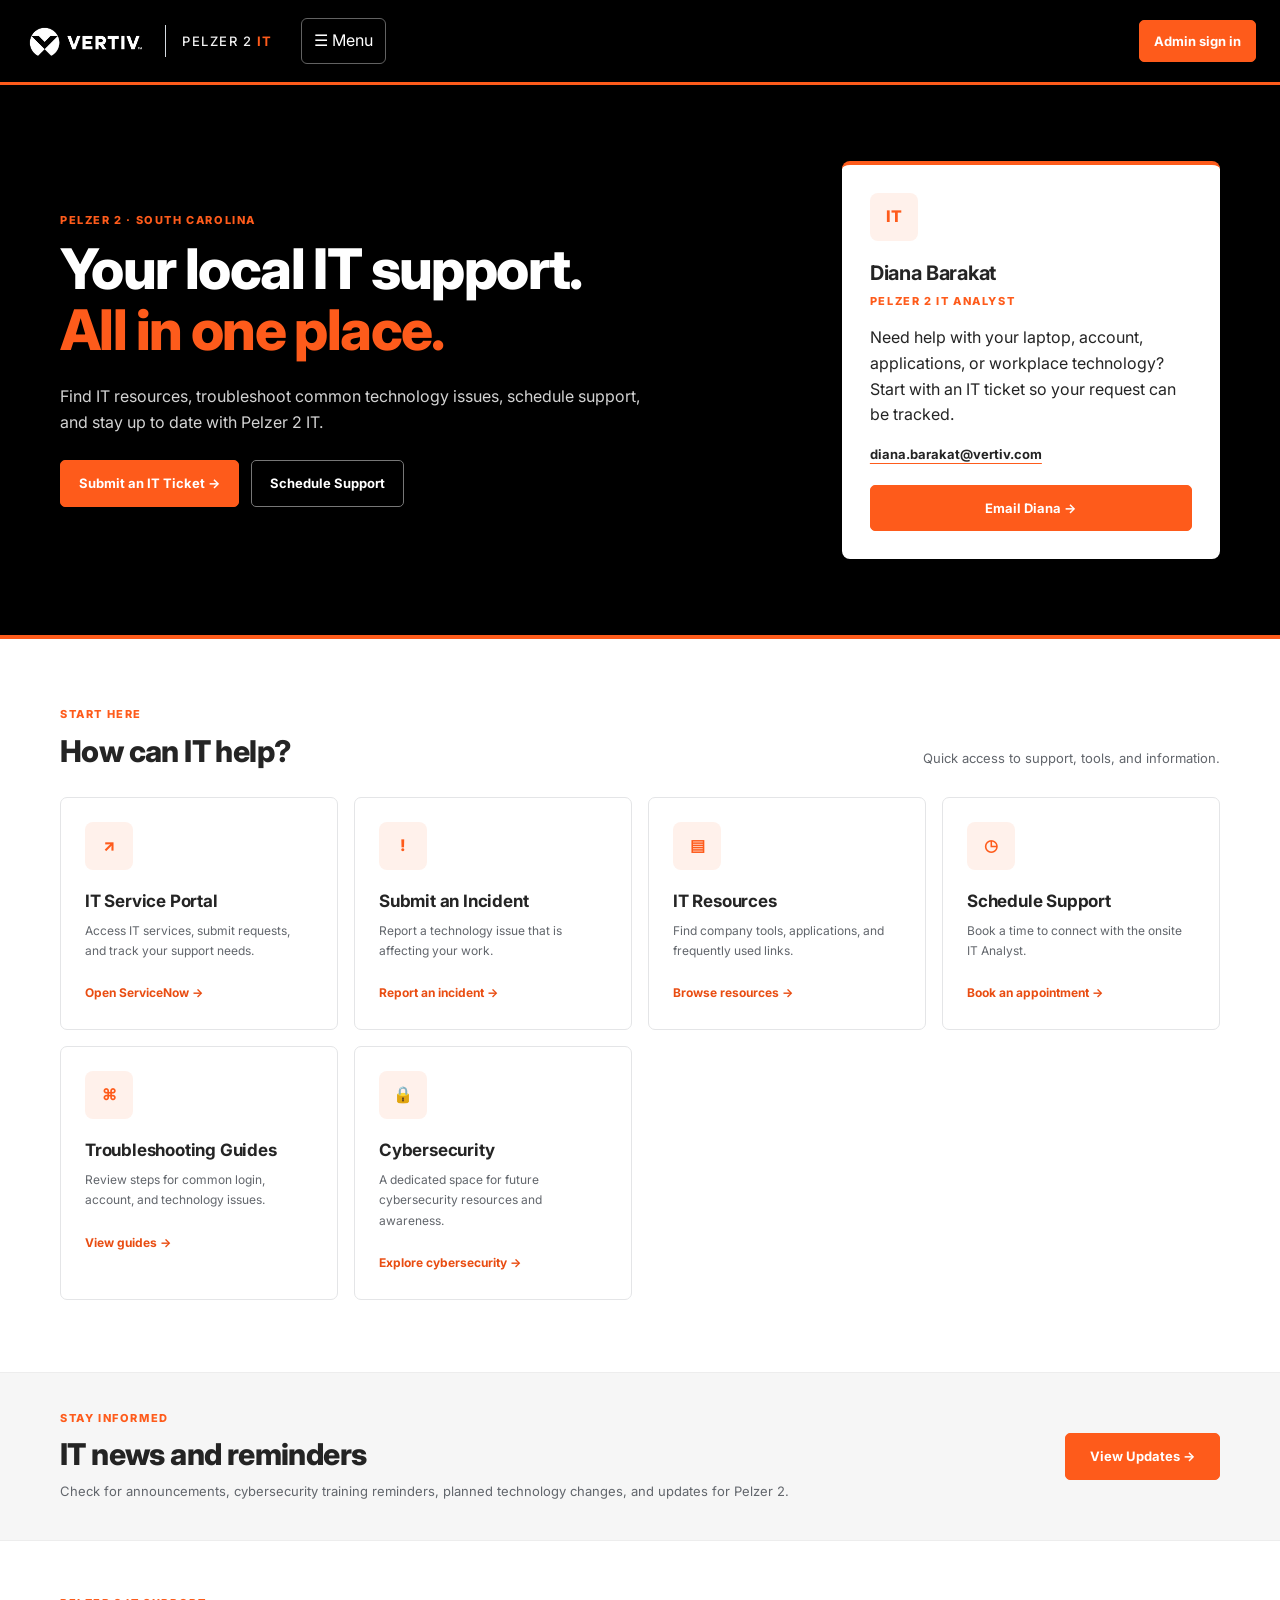
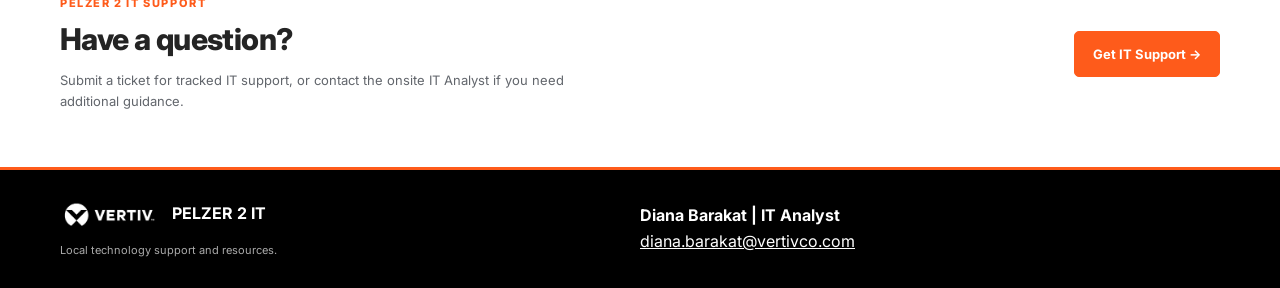
==== commit 10e37391: "admin password updates" ====
--- a/index.html
+++ b/index.html
@@ -158,6 +158,7 @@
       <a href="pages/Cybersecurity.html">Cybersecurity</a>
       <a href="pages/equipment-queue.html">Equipment Inventory</a>
       <a href="pages/laptop-build-queue.html">Laptop Build Queue</a>
+      <a href="pages/updates.html#manage-user-access" data-master-admin-only hidden>Manage User Access IT</a>
     </nav>
     <a class="admin-open" href="pages/updates.html#admin-login">Admin sign in</a>
 
@@ -165,7 +166,7 @@
 </header>
 
 <main>
-
+<!-- //comment -->
   <!-- HERO SECTION -->
   <section class="hero">
     <div class="container hero-grid">
@@ -226,7 +227,7 @@
           class="email"
           href="mailto:diana.barakat@vertiv.com"
         >
-          diana.barakat@vertivco.com
+          diana.barakat@vertiv.com
         </a>
 
         <a
--- a/css/style.css
+++ b/css/style.css
@@ -153,6 +153,10 @@
   padding: 10px 0;
   white-space: nowrap;
   border-bottom: 2px solid transparent;
+}
+
+.nav-links [data-master-admin-only][hidden] {
+  display: none !important;
 }
 
 .nav-links a:hover,
--- a/css/admin-editor.css
+++ b/css/admin-editor.css
@@ -26,9 +26,14 @@
 .admin-panel {
   position: fixed;
   z-index: 1000;
-  inset: auto 20px 20px auto;
+  top: 16px;
+  right: 16px;
+  left: auto;
+  bottom: auto;
+  margin: 0;
   width: min(540px, calc(100vw - 32px));
-  max-height: min(80vh, 760px);
+  max-height: min(78vh, 760px);
+  box-sizing: border-box;
   overflow: auto;
   padding: 20px;
   border: 1px solid #bbb;
@@ -40,16 +45,21 @@
   font: 14px/1.5 Arial, Helvetica, sans-serif;
 }
 
-.admin-panel[hidden] {
-  display: none;
+.admin-panel::backdrop {
+  background: #0009;
 }
 
 .admin-panel-header {
+  position: sticky;
+  top: -20px;
+  z-index: 1;
   display: flex;
   align-items: center;
   justify-content: space-between;
   gap: 16px;
-  margin-bottom: 12px;
+  margin: -8px 0 12px;
+  padding: 8px 0;
+  background: #fff;
 }
 
 .admin-dashboard-nav {
@@ -122,6 +132,12 @@
   font-size: 12px;
 }
 
+.admin-panel:not(.admin-panel-visual) textarea {
+  min-height: 96px;
+  font-family: inherit;
+  font-size: inherit;
+}
+
 .admin-panel input:focus,
 .admin-panel textarea:focus {
   outline: 2px solid #fe5b1b;
@@ -217,8 +233,14 @@
 
 @media (max-width: 600px) {
   .admin-panel {
-    inset: auto 8px 8px;
-    width: auto;
-    max-height: 85vh;
+    top: 8px;
+    right: 8px;
+    width: calc(100vw - 16px);
+    max-height: 75vh;
+    padding: 16px;
   }
-}
+
+  .admin-panel-header {
+    top: -16px;
+  }
+}
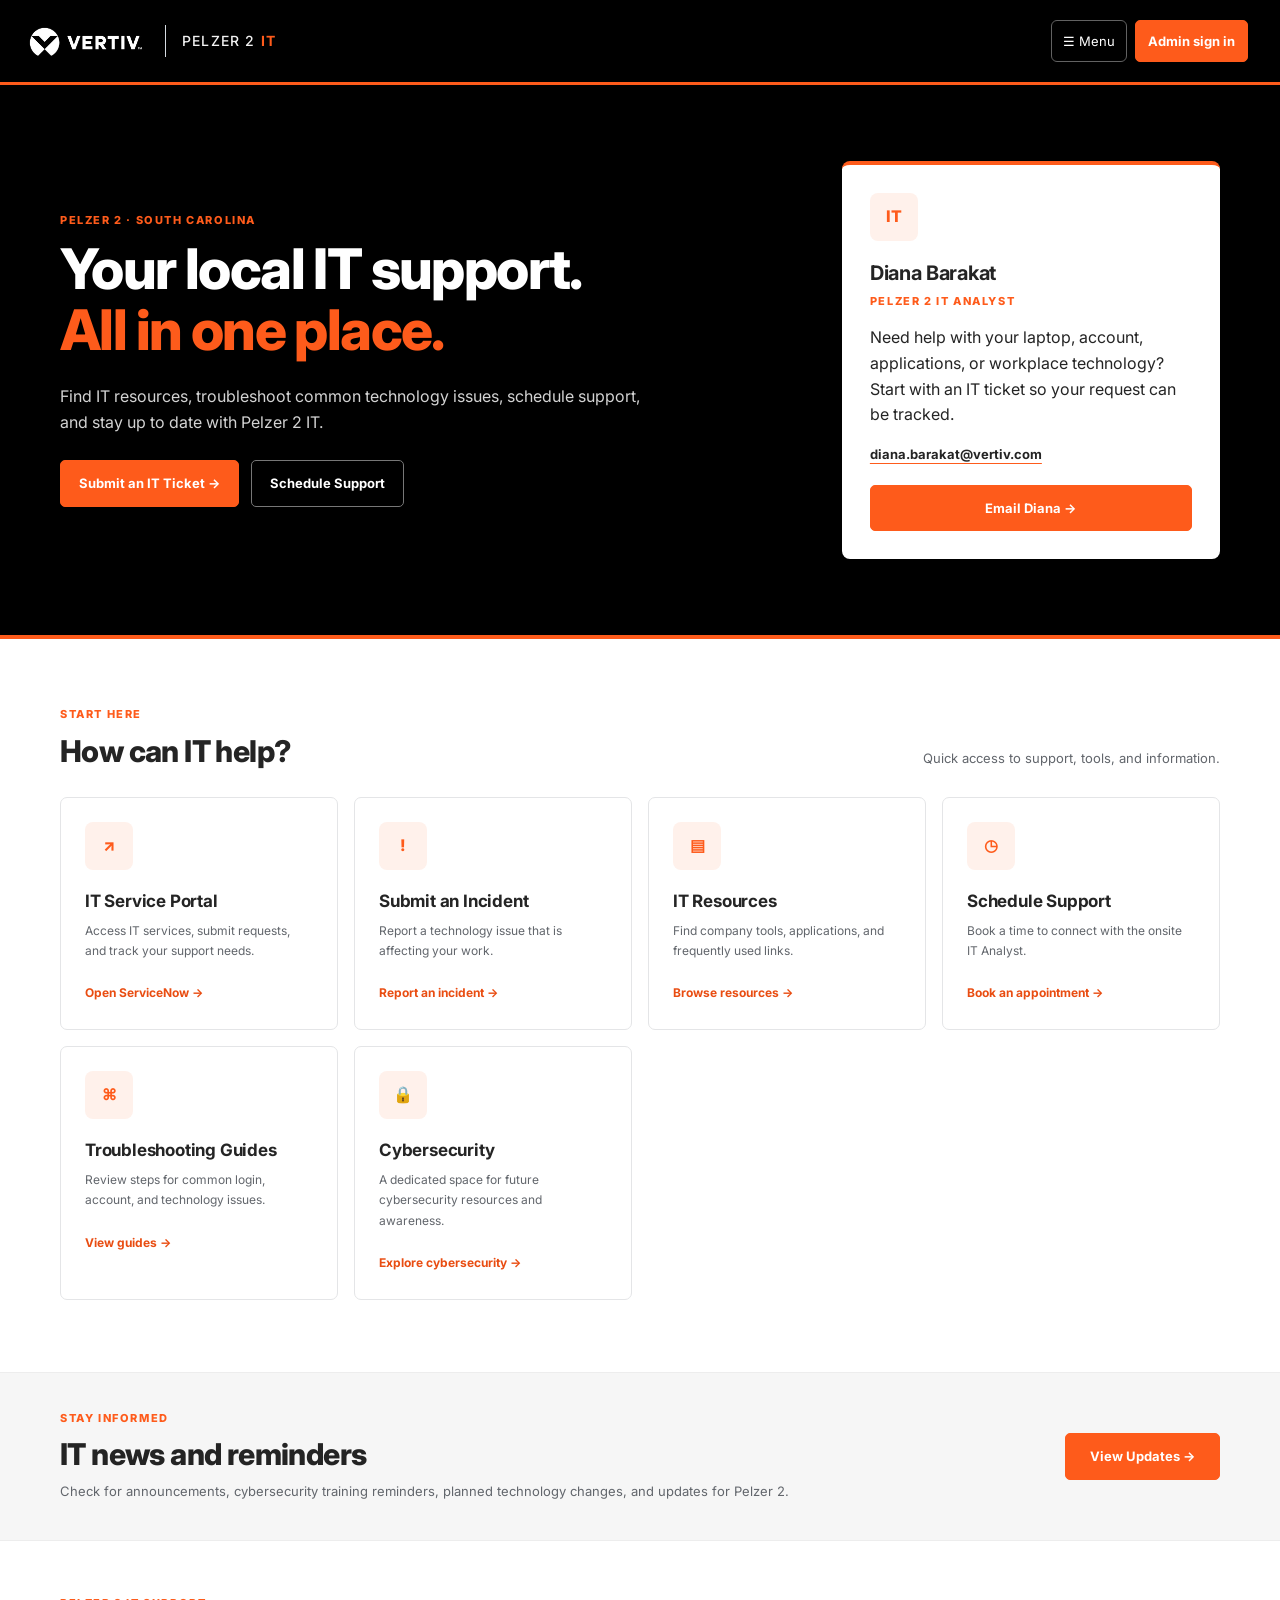
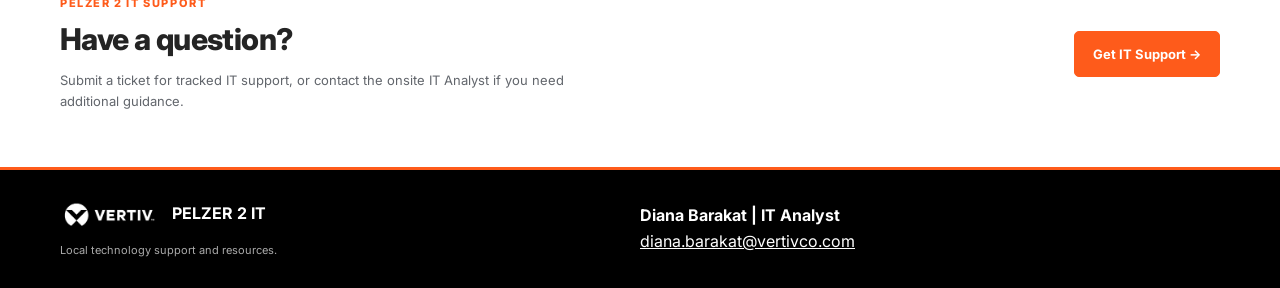
==== commit cba2d791: "final touches" ====
--- a/index.html
+++ b/index.html
@@ -118,6 +118,7 @@
       }
     }
   </style>
+  <link rel="stylesheet" href="css/site-header.css">
 </head>
 
 <body>
--- a/css/admin-editor.css
+++ b/css/admin-editor.css
@@ -23,6 +23,60 @@
   color: #fff;
 }
 
+.admin-header-signout {
+  display: inline-flex;
+  align-items: center;
+  justify-content: center;
+  min-height: 42px;
+  padding: 9px 14px;
+  border: 1px solid #747a82;
+  border-radius: 5px;
+  background: #292d32;
+  color: #fff;
+  font: inherit;
+  font-size: 13px;
+  font-weight: 700;
+  cursor: pointer;
+  white-space: nowrap;
+}
+
+.admin-header-signout[hidden] {
+  display: none;
+}
+
+.admin-header-signout:hover,
+.admin-header-signout:focus-visible {
+  border-color: #fff;
+  background: #41464d;
+}
+
+.admin-header-signout:disabled {
+  cursor: wait;
+  opacity: 0.65;
+}
+
+.admin-header-status {
+  position: absolute;
+  width: 1px;
+  height: 1px;
+  overflow: hidden;
+  clip: rect(0, 0, 0, 0);
+  white-space: nowrap;
+  clip-path: inset(50%);
+}
+
+.admin-header-status.is-visible {
+  position: static;
+  width: auto;
+  height: auto;
+  overflow: visible;
+  color: #ffd2c9;
+  font-size: 12px;
+  white-space: normal;
+  clip: auto;
+  clip-path: none;
+}
+
 .admin-panel {
   position: fixed;
   z-index: 1000;
@@ -31,18 +85,22 @@
   left: auto;
   bottom: auto;
   margin: 0;
-  width: min(540px, calc(100vw - 32px));
-  max-height: min(78vh, 760px);
+  width: min(620px, calc(100vw - 32px));
+  min-width: min(320px, calc(100vw - 16px));
+  min-height: 280px;
+  max-width: calc(100vw - 16px);
+  max-height: calc(100vh - 16px);
   box-sizing: border-box;
   overflow: auto;
+  resize: both;
   padding: 20px;
-  border: 1px solid #bbb;
+  border: 1px solid #d5d8dc;
   border-top: 4px solid #fe5b1b;
-  border-radius: 8px;
+  border-radius: 12px;
   background: #fff;
-  color: #171717;
-  box-shadow: 0 8px 32px #0004;
-  font: 14px/1.5 Arial, Helvetica, sans-serif;
+  color: #242424;
+  box-shadow: 0 20px 60px #0005;
+  font: 14px/1.55 Inter, Arial, Helvetica, sans-serif;
 }
 
 .admin-panel::backdrop {
@@ -57,27 +115,68 @@
   align-items: center;
   justify-content: space-between;
   gap: 16px;
-  margin: -8px 0 12px;
-  padding: 8px 0;
-  background: #fff;
+  margin: -20px -20px 16px;
+  padding: 16px 20px;
+  border-bottom: 1px solid #383838;
+  border-radius: 8px 8px 0 0;
+  background: #202020;
+  cursor: move;
+  touch-action: none;
+  user-select: none;
+}
+
+.admin-panel-header h2 {
+  color: #fff;
+  font-size: 19px;
+  font-weight: 700;
+  letter-spacing: -0.02em;
+}
+
+.admin-panel .admin-panel-header button {
+  min-height: 34px;
+  padding: 5px 10px;
+  border-color: #5a5a5a;
+  background: #303030;
+  color: #fff;
+  font-size: 12px;
+}
+
+.admin-panel .admin-panel-header button:hover,
+.admin-panel .admin-panel-header button:focus-visible {
+  border-color: #fe5b1b;
+  background: #414141;
+}
+
+.admin-panel-move-help {
+  margin: -6px 0 12px;
+  color: #71757a;
+  font-size: 11px;
 }
 
 .admin-dashboard-nav {
   display: flex;
   flex-wrap: wrap;
   gap: 8px;
-  margin: 14px 0;
-  padding-bottom: 12px;
-  border-bottom: 1px solid #ddd;
+  margin: 14px 0 18px;
+  padding: 5px;
+  border: 1px solid #e7e8ea;
+  border-radius: 9px;
+  background: #f5f6f7;
 }
 
 .admin-panel .admin-dashboard-nav button {
-  min-height: 38px;
+  min-height: 36px;
+  border-color: transparent;
+  background: transparent;
+  color: #555b61;
+  font-size: 12px;
 }
 
 .admin-panel .admin-dashboard-nav button.is-active {
-  border-color: #fe5b1b;
-  background: #fff0e8;
+  border-color: #f2c2ae;
+  background: #fff;
+  color: #bd3f0d;
+  box-shadow: 0 1px 3px #00000012;
 }
 
 .admin-panel h2 {
@@ -88,40 +187,53 @@
 .admin-panel button {
   min-height: 40px;
   padding: 8px 12px;
-  border: 1px solid #777;
-  border-radius: 5px;
+  border: 1px solid #c8cbd0;
+  border-radius: 7px;
   background: #fff;
-  color: #171717;
+  color: #30343a;
   font: inherit;
   font-weight: 700;
   cursor: pointer;
+  transition: background-color 120ms ease, border-color 120ms ease, transform 120ms ease;
 }
 
 .admin-panel button:hover,
 .admin-panel button:focus-visible {
   border-color: #fe5b1b;
+  background-color: #fff8f5;
 }
 
 .admin-panel .admin-primary {
   border-color: #fe5b1b;
   background: #fe5b1b;
   color: #fff;
+  box-shadow: 0 2px 5px #fe5b1b35;
+}
+
+.admin-panel .admin-primary:hover,
+.admin-panel .admin-primary:focus-visible {
+  border-color: #e94d12;
+  background: #e94d12;
 }
 
 .admin-panel label {
   display: block;
-  margin: 14px 0 5px;
+  margin: 12px 0 5px;
+  color: #353a40;
+  font-size: 12px;
   font-weight: 700;
 }
 
 .admin-panel input,
-.admin-panel textarea {
+.admin-panel textarea,
+.admin-panel select {
   display: block;
   width: 100%;
   box-sizing: border-box;
   padding: 10px 12px;
-  border: 1px solid #aaa;
-  border-radius: 5px;
+  border: 1px solid #d0d3d8;
+  border-radius: 7px;
+  background: #fff;
   font: inherit;
 }
 
@@ -139,9 +251,11 @@
 }
 
 .admin-panel input:focus,
-.admin-panel textarea:focus {
-  outline: 2px solid #fe5b1b;
-  outline-offset: 2px;
+.admin-panel textarea:focus,
+.admin-panel select:focus {
+  border-color: #fe5b1b;
+  outline: 3px solid #fe5b1b2b;
+  outline-offset: 1px;
 }
 
 .admin-panel .admin-actions {
@@ -153,17 +267,30 @@
 
 .admin-panel .admin-status {
   min-height: 1.5em;
-  margin: 8px 0;
-  color: #444;
+  margin: 10px 0;
+  padding: 8px 10px;
+  border-radius: 7px;
+  background: #f4f5f6;
+  color: #4b5056;
+  font-size: 12px;
 }
 
 .admin-panel .admin-status[data-error="true"] {
+  border: 1px solid #f1c2c2;
+  background: #fff3f3;
   color: #a32626;
 }
 
 .admin-panel .admin-help {
-  color: #555;
+  color: #656b72;
   font-size: 13px;
+}
+
+.admin-panel .admin-welcome {
+  margin: 0 0 10px;
+  color: #30343a;
+  font-size: 16px;
+  font-weight: 700;
 }
 
 .admin-account-panel {
@@ -180,8 +307,9 @@
 .admin-user {
   margin-top: 14px;
   padding: 12px;
-  border: 1px solid #d5d5d5;
-  border-radius: 6px;
+  border: 1px solid #e0e2e5;
+  border-radius: 9px;
+  background: #fafafa;
 }
 
 .admin-user strong {
@@ -190,14 +318,17 @@
 
 .admin-record {
   min-width: 0;
-  margin: 14px 0;
-  padding: 12px;
-  border: 1px solid #d5d5d5;
-  border-radius: 6px;
+  margin: 12px 0;
+  padding: 14px;
+  border: 1px solid #e0e2e5;
+  border-radius: 9px;
+  background: #fcfcfc;
 }
 
 .admin-record legend {
-  padding: 0 6px;
+  padding: 0 8px;
+  color: #353a40;
+  font-size: 13px;
   font-weight: 700;
 }
 
@@ -235,12 +366,19 @@
   .admin-panel {
     top: 8px;
     right: 8px;
-    width: calc(100vw - 16px);
-    max-height: 75vh;
+    width: min(540px, calc(100vw - 16px));
+    min-width: min(288px, calc(100vw - 16px));
     padding: 16px;
   }
 
   .admin-panel-header {
     top: -16px;
+    margin: -16px -16px 14px;
+    padding: 14px 16px;
   }
-}
+
+  .site-header .admin-header-signout,
+  .equipment-page-header .admin-header-signout {
+    width: 100%;
+  }
+}
--- a/css/site-header.css
+++ b/css/site-header.css
@@ -0,0 +1,246 @@
+header.site-header {
+  position: relative;
+  z-index: 10;
+  background: #000;
+  border-bottom: 3px solid #fe5b1b;
+  color: #fff;
+}
+
+header.site-header > .header-inner {
+  box-sizing: border-box;
+  width: min(1440px, calc(100% - 48px));
+  max-width: 1440px;
+  min-height: 82px;
+  margin: 0 auto;
+  padding: 10px 0;
+  display: flex;
+  align-items: center;
+  justify-content: space-between;
+  gap: 20px;
+}
+
+header.site-header .brand {
+  display: inline-flex;
+  align-items: center;
+  flex: 0 0 auto;
+  gap: 16px;
+  min-width: 0;
+  text-decoration: none;
+}
+
+header.site-header .brand > img {
+  display: block;
+  flex: 0 0 auto;
+  width: 150px;
+  height: auto;
+  max-height: 68px;
+  object-fit: contain;
+  object-position: left center;
+}
+
+header.site-header .brand-divider {
+  display: block;
+  flex: 0 0 1px;
+  width: 1px;
+  height: 32px;
+  background: #d5dbe1;
+}
+
+header.site-header .brand .site-brand-text,
+header.site-header .brand .site-name {
+  color: #f1f1f1;
+  font-size: 15px;
+  font-weight: 500;
+  letter-spacing: 1.2px;
+  white-space: nowrap;
+}
+
+header.site-header .brand .site-brand-text strong,
+header.site-header .brand .site-name strong {
+  color: #fe5b1b;
+}
+
+header.site-header .nav-links {
+  display: flex;
+  align-items: center;
+  justify-content: flex-end;
+  flex: 1 1 auto;
+  gap: 12px;
+}
+
+header.site-header .nav-links a {
+  padding: 10px 0;
+  border-bottom: 2px solid transparent;
+  color: #e7e7e7;
+  font-size: 13px;
+  text-decoration: none;
+  white-space: nowrap;
+}
+
+header.site-header .nav-links a:hover,
+header.site-header .nav-links a:focus-visible,
+header.site-header .nav-links a[aria-current="page"] {
+  border-bottom-color: #fe5b1b;
+  color: #fff;
+}
+
+header.site-header .menu-toggle {
+  display: none;
+  align-items: center;
+  justify-content: center;
+  flex: 0 0 auto;
+  min-width: 76px;
+  min-height: 42px;
+  padding: 7px 10px;
+  border: 1px solid #626262;
+  border-radius: 6px;
+  background: transparent;
+  color: #fff;
+  font: inherit;
+  font-size: 13px;
+  cursor: pointer;
+}
+
+header.site-header .menu-toggle:hover,
+header.site-header .menu-toggle:focus-visible {
+  border-color: #fe5b1b;
+  color: #fe5b1b;
+}
+
+header.site-header .admin-open,
+header.site-header .admin-header-signout {
+  flex: 0 0 auto;
+  min-height: 42px;
+  padding: 8px 12px;
+  font-size: 13px;
+  white-space: nowrap;
+}
+
+header.site-header .admin-header-status {
+  position: absolute;
+  width: 1px;
+  height: 1px;
+  overflow: hidden;
+}
+
+@media (max-width: 1425px) {
+  header.site-header > .header-inner {
+    display: grid;
+    grid-template-columns: minmax(0, 1fr) repeat(3, max-content);
+    gap: 8px;
+  }
+
+  header.site-header .brand {
+    grid-column: 1;
+    grid-row: 1;
+  }
+
+  header.site-header .brand > img {
+    width: 125px;
+    max-height: 58px;
+  }
+
+  header.site-header .brand .site-brand-text,
+  header.site-header .brand .site-name {
+    font-size: 14px;
+  }
+
+  header.site-header .menu-toggle {
+    display: inline-flex;
+    grid-column: 2;
+    grid-row: 1;
+  }
+
+  header.site-header .nav-links {
+    display: none;
+    grid-column: 1 / -1;
+    grid-row: 2;
+    align-items: stretch;
+    flex-direction: column;
+    gap: 0;
+    width: 100%;
+    padding: 4px 0 8px;
+  }
+
+  header.site-header .nav-links.is-open {
+    display: flex;
+  }
+
+  header.site-header .nav-links a {
+    display: flex;
+    align-items: center;
+    min-height: 44px;
+    padding: 10px 2px;
+    border-bottom: 1px solid #333;
+  }
+
+  header.site-header .admin-open {
+    grid-column: 3;
+    grid-row: 1;
+    margin-left: 0;
+  }
+
+  header.site-header .admin-header-signout {
+    grid-column: 4;
+    grid-row: 1;
+  }
+}
+
+@media (max-width: 760px) {
+  header.site-header > .header-inner {
+    grid-template-columns: minmax(0, 1fr) repeat(3, max-content);
+    width: calc(100% - 32px);
+    min-height: 0;
+    padding: 12px 0;
+    gap: 7px;
+  }
+
+  header.site-header .brand {
+    grid-column: 1 / -1;
+    grid-row: 1;
+    width: 100%;
+    gap: 8px;
+  }
+
+  header.site-header .brand > img {
+    width: 100px;
+    max-height: 48px;
+  }
+
+  header.site-header .brand-divider {
+    height: 28px;
+  }
+
+  header.site-header .brand .site-brand-text,
+  header.site-header .brand .site-name {
+    font-size: 12px;
+    letter-spacing: 0.8px;
+  }
+
+  header.site-header .menu-toggle,
+  header.site-header .admin-open,
+  header.site-header .admin-header-signout {
+    min-height: 38px;
+    padding: 7px 9px;
+    font-size: 12px;
+  }
+
+  header.site-header .menu-toggle {
+    grid-column: 2;
+    grid-row: 2;
+  }
+
+  header.site-header .admin-open {
+    grid-column: 3;
+    grid-row: 2;
+  }
+
+  header.site-header .admin-header-signout {
+    grid-column: 4;
+    grid-row: 2;
+  }
+
+  header.site-header .nav-links {
+    grid-row: 3;
+  }
+}
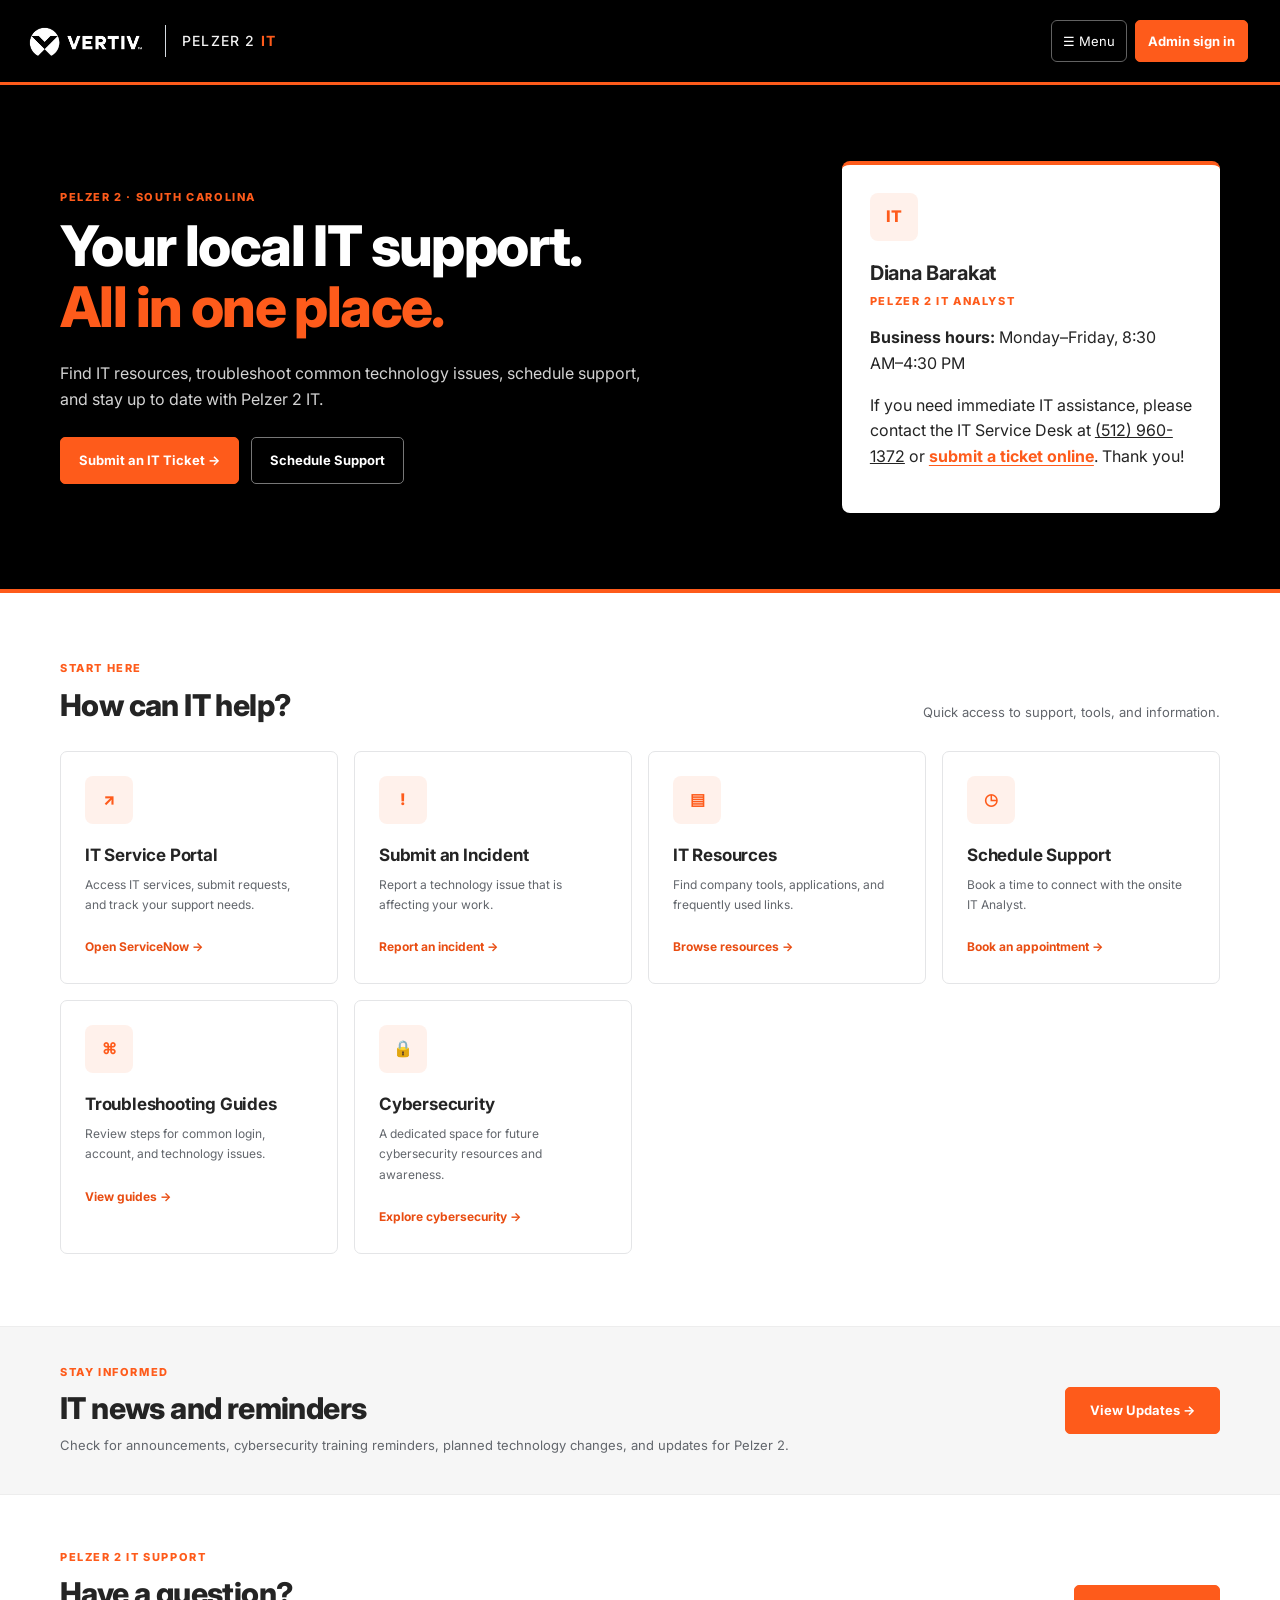
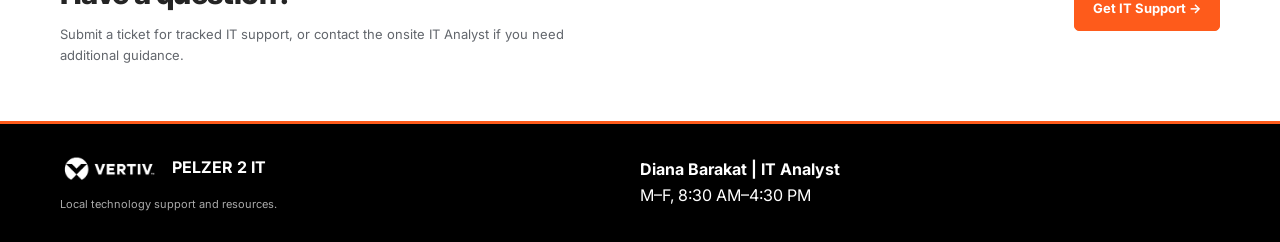
==== commit fe971efa: "updating my info card" ====
--- a/index.html
+++ b/index.html
@@ -45,6 +45,19 @@
 
     .site-brand-text strong {
       color: #fe5b1b;
+    }
+
+    .contact-card .contact-ticket-link {
+      color: #fe5b1b;
+      font-weight: 700;
+      text-decoration-color: #fe5b1b;
+      text-underline-offset: 3px;
+    }
+
+    .contact-card .contact-ticket-link:hover,
+    .contact-card .contact-ticket-link:focus-visible {
+      color: #e94d12;
+      text-decoration-thickness: 2px;
     }
 
     .footer-brand {
@@ -218,25 +231,16 @@
 
         <p class="eyebrow">PELZER 2 IT ANALYST</p>
 
-        <p>
-          Need help with your laptop, account, applications,
-          or workplace technology? Start with an IT ticket
-          so your request can be tracked.
-        </p>
-
-        <a
-          class="email"
-          href="mailto:diana.barakat@vertiv.com"
-        >
-          diana.barakat@vertiv.com
-        </a>
-
-        <a
-          class="button full-width"
-          href="mailto:diana.barakat@vertivco.com"
-        >
-          Email Diana →
-        </a>
+        <p><strong>Business hours:</strong> Monday–Friday, 8:30 AM–4:30 PM</p>
+
+        <p>
+          If you need immediate IT assistance, please contact the IT Service
+          Desk at <a href="tel:5129601372">(512) 960-1372</a> or
+          <a href="https://vertiv.service-now.com/esc?id=ec_dashboard"
+            class="contact-ticket-link" target="_blank"
+            rel="noopener noreferrer">submit a ticket online</a>.
+          Thank you!
+        </p>
 
       </div>
 
@@ -424,10 +428,7 @@
 
       <strong>Diana Barakat | IT Analyst</strong>
       <br>
-
-      <a href="mailto:diana.barakat@vertivco.com">
-        diana.barakat@vertivco.com
-      </a>
+      <span>M–F, 8:30 AM–4:30 PM</span>
 
     </div>
 
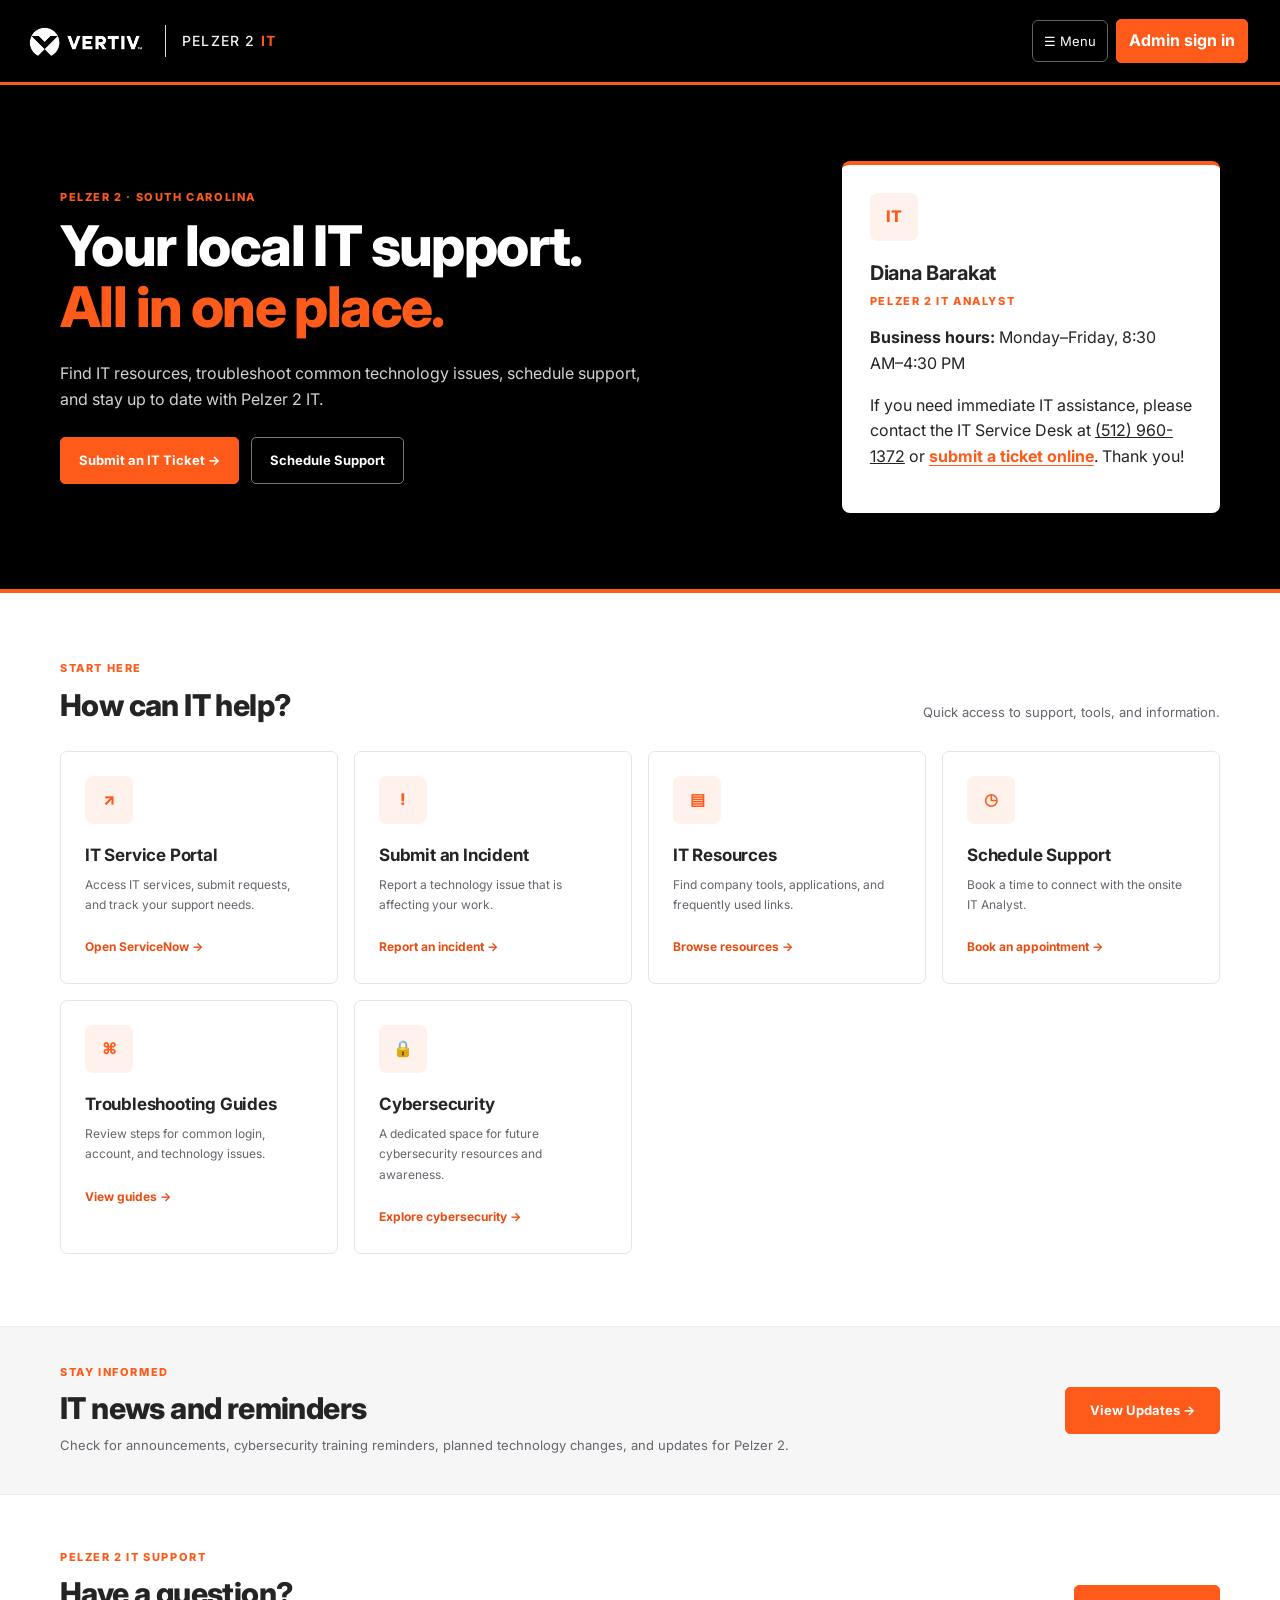
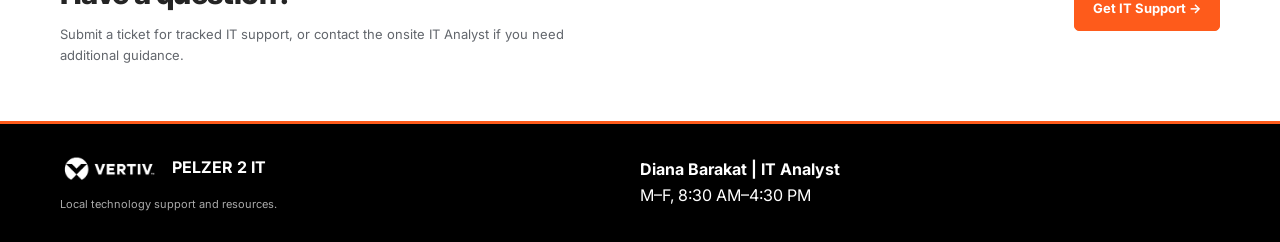
==== commit 3450c807: "new hire onboarding form" ====
--- a/index.html
+++ b/index.html
@@ -172,7 +172,8 @@
       <a href="pages/Cybersecurity.html">Cybersecurity</a>
       <a href="pages/equipment-queue.html">Equipment Inventory</a>
       <a href="pages/laptop-build-queue.html">Laptop Build Queue</a>
-      <a href="pages/updates.html#manage-user-access" data-master-admin-only hidden>Manage User Access IT</a>
+      <a href="pages/onboarding-form.html">Onboarding Form</a>
+      <a href="adminDash.html" data-master-admin-only hidden>Admin Dashboard</a>
     </nav>
     <a class="admin-open" href="pages/updates.html#admin-login">Admin sign in</a>
 
--- a/css/admin-editor.css
+++ b/css/admin-editor.css
@@ -132,9 +132,16 @@
   letter-spacing: -0.02em;
 }
 
+.admin-panel-header-actions {
+  display: flex;
+  flex-wrap: wrap;
+  justify-content: flex-end;
+  gap: 6px;
+}
+
 .admin-panel .admin-panel-header button {
   min-height: 34px;
-  padding: 5px 10px;
+  padding: 5px 8px;
   border-color: #5a5a5a;
   background: #303030;
   color: #fff;
@@ -177,6 +184,48 @@
   background: #fff;
   color: #bd3f0d;
   box-shadow: 0 1px 3px #00000012;
+}
+
+.admin-archive-folder {
+  margin: 0 0 14px;
+  border: 1px solid #e7e8ea;
+  border-radius: 8px;
+  background: #f8f9fa;
+}
+
+.admin-archive-folder summary {
+  display: flex;
+  justify-content: space-between;
+  gap: 12px;
+  padding: 11px 12px;
+  cursor: pointer;
+  font-weight: 700;
+}
+
+.admin-archive-count {
+  color: #656b72;
+  font-size: 12px;
+  font-weight: 500;
+}
+
+.admin-archive-folder > p {
+  margin: 0;
+  padding: 0 12px 8px;
+  color: #656b72;
+  font-size: 12px;
+}
+
+.admin-archive-records {
+  display: grid;
+  gap: 8px;
+  padding: 0 12px 12px;
+}
+
+.admin-archive-records > p {
+  margin: 0;
+  padding: 8px 0;
+  color: #656b72;
+  font-size: 12px;
 }
 
 .admin-panel h2 {
@@ -293,29 +342,6 @@
   font-weight: 700;
 }
 
-.admin-account-panel {
-  margin-top: 20px;
-  padding-top: 16px;
-  border-top: 1px solid #d5d5d5;
-}
-
-.admin-account-panel h3 {
-  margin: 0;
-  font-size: 17px;
-}
-
-.admin-user {
-  margin-top: 14px;
-  padding: 12px;
-  border: 1px solid #e0e2e5;
-  border-radius: 9px;
-  background: #fafafa;
-}
-
-.admin-user strong {
-  overflow-wrap: anywhere;
-}
-
 .admin-record {
   min-width: 0;
   margin: 12px 0;
--- a/css/site-header.css
+++ b/css/site-header.css
@@ -116,6 +116,26 @@
   white-space: nowrap;
 }
 
+header.site-header .admin-open {
+  display: inline-flex;
+  align-items: center;
+  justify-content: center;
+  border: 1px solid #fe5b1b;
+  border-radius: 5px;
+  background: #fe5b1b;
+  color: #fff;
+  font: inherit;
+  font-weight: 700;
+  text-decoration: none;
+}
+
+header.site-header .admin-open:hover,
+header.site-header .admin-open:focus-visible {
+  border-color: #ff7a47;
+  background: #ff7a47;
+  color: #fff;
+}
+
 header.site-header .admin-header-status {
   position: absolute;
   width: 1px;
